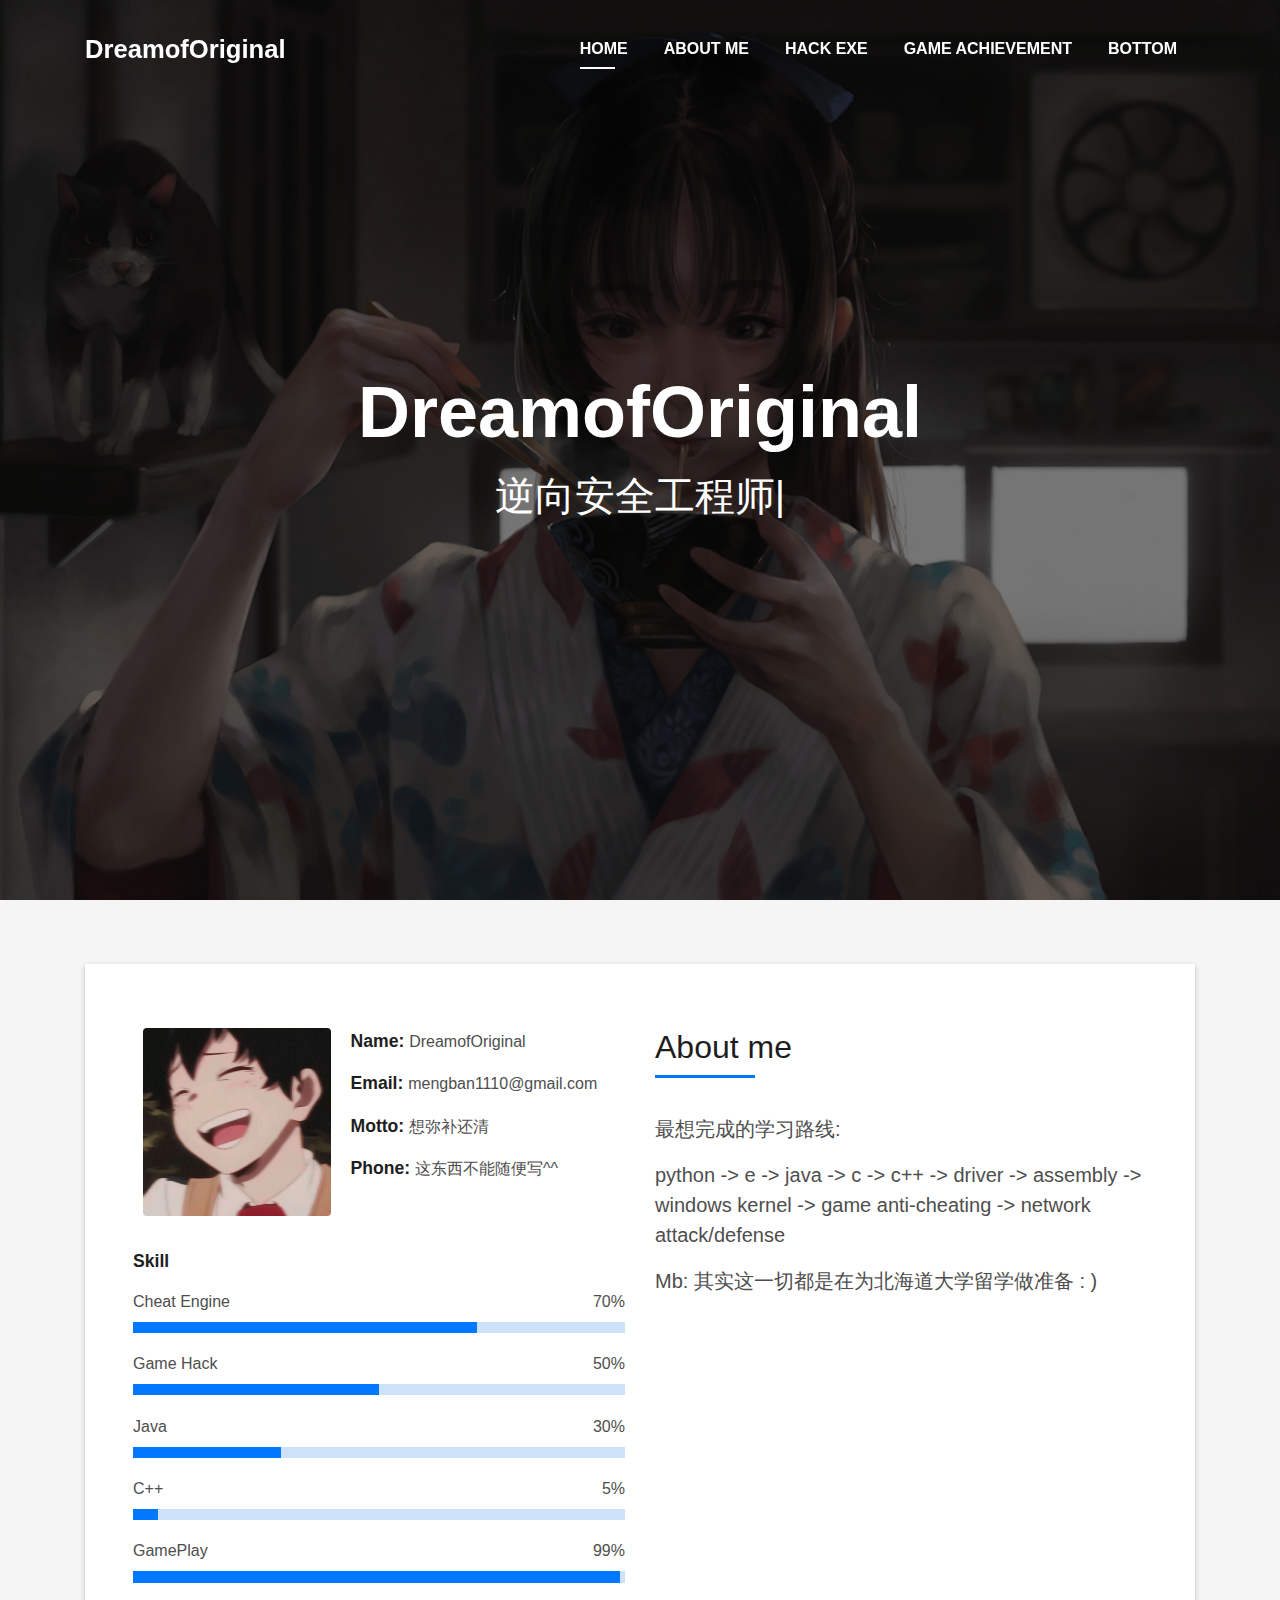
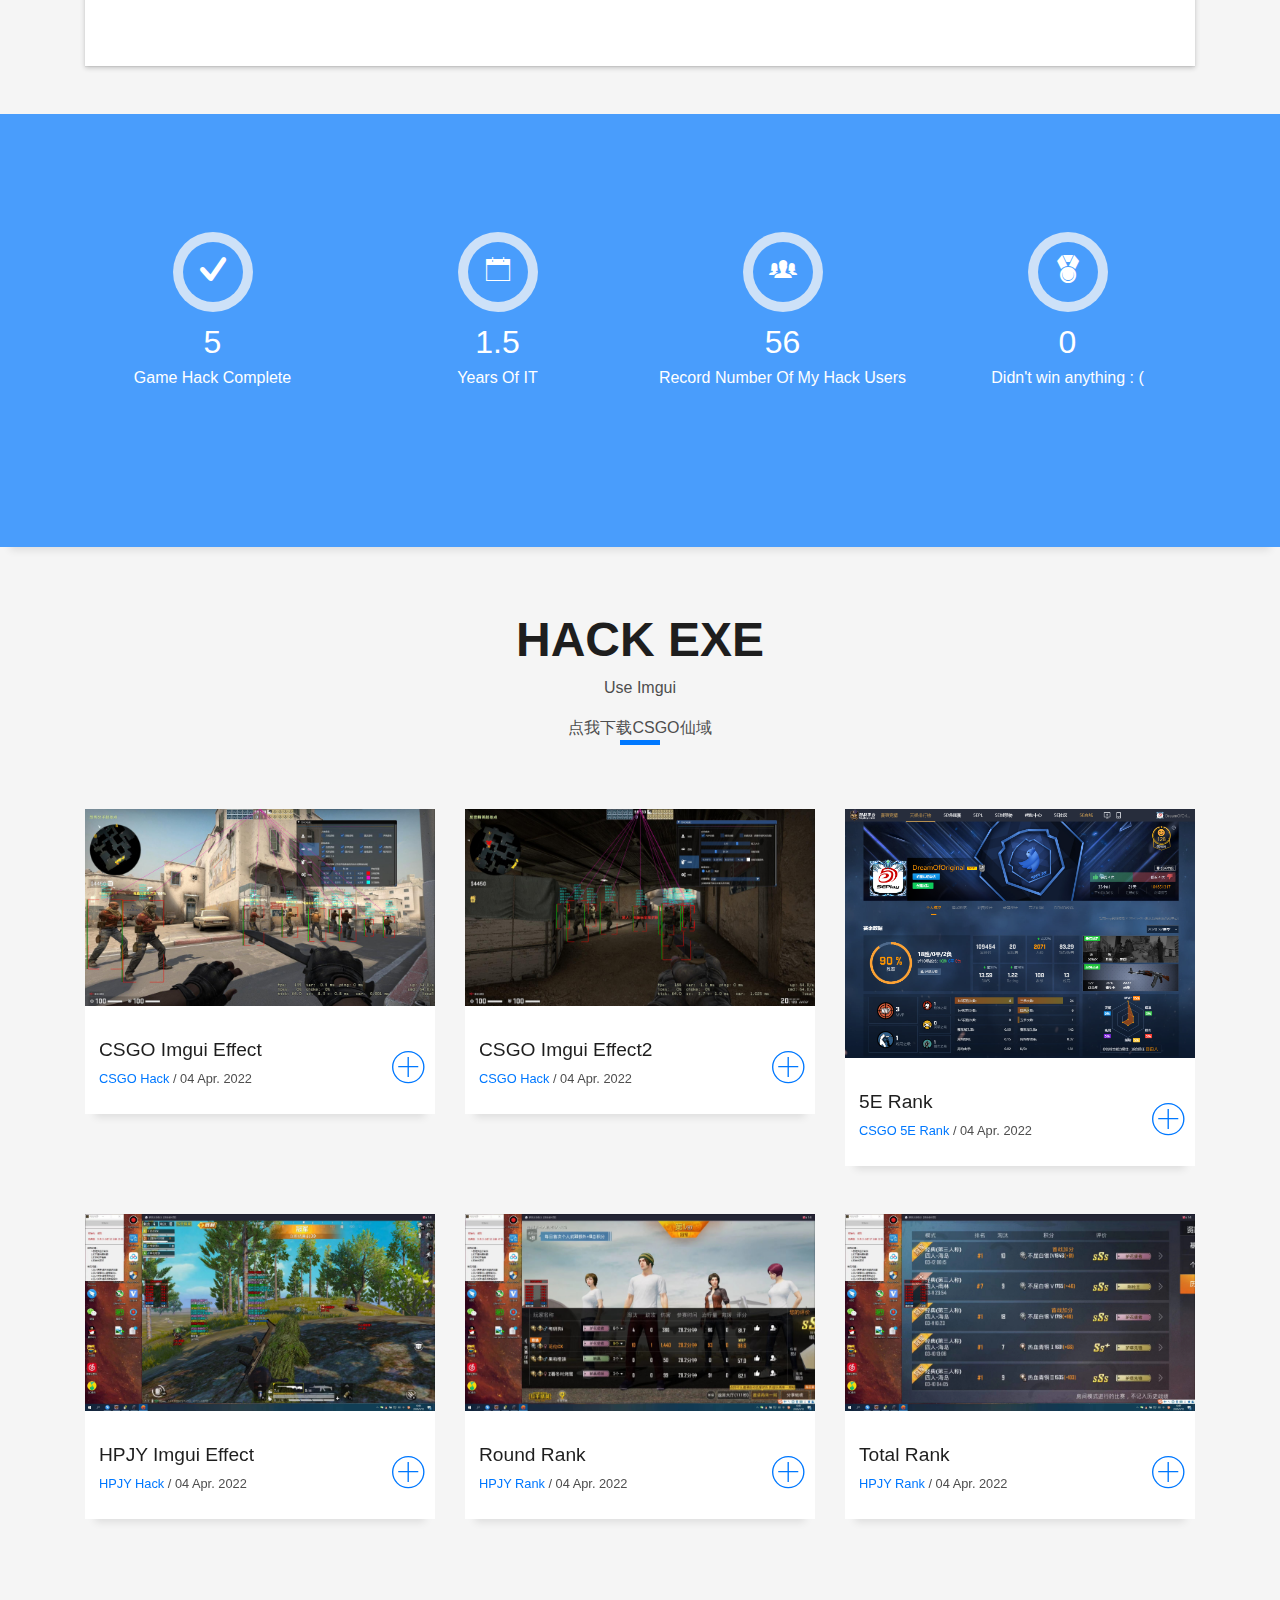
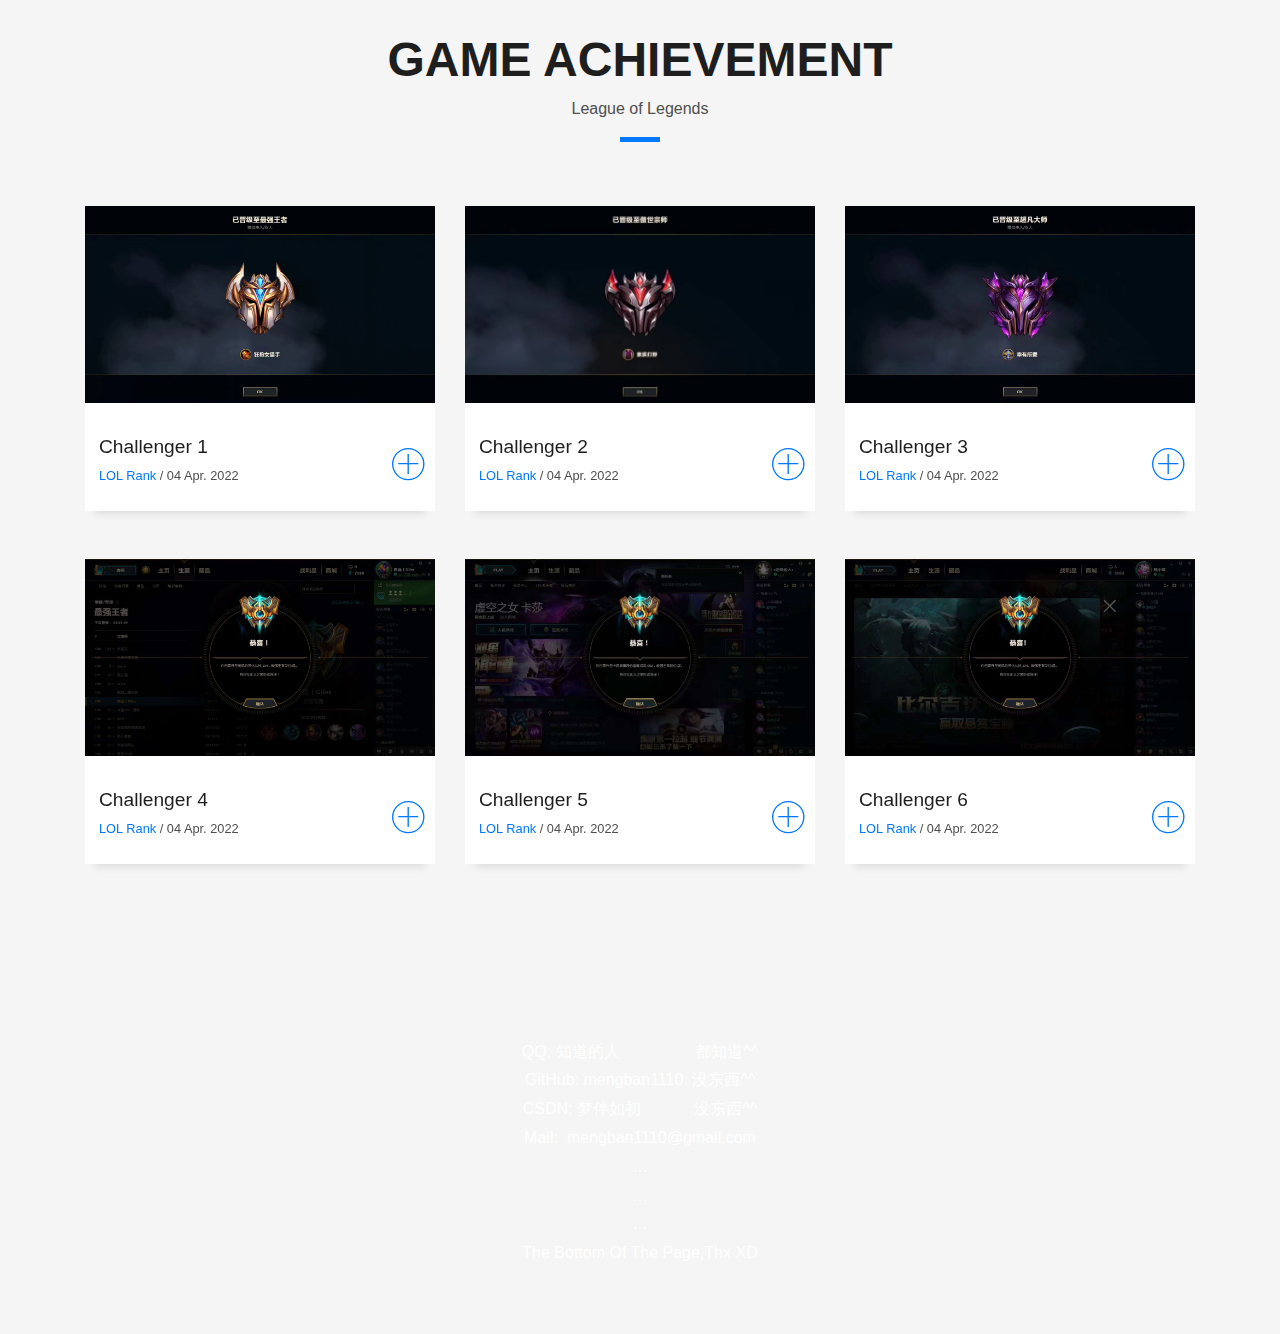
==== HomePage.html @ f170f7e6 "Update HomePage.html" ====
<!DOCTYPE html>
<html lang="en">
<head>
  <meta charset="utf-8">
  <title>DreamofOriginal</title>
  <meta content="width=device-width, initial-scale=1.0" name="viewport">
  <meta content="" name="keywords">
  <meta content="" name="description">
  <meta name="baidu-site-verification" content="oOZvcwq7EG" />
  <!-- Favicons -->
  <link href="img/favicon.png" rel="icon">
  <link href="img/apple-touch-icon.png" rel="apple-touch-icon">

  <!-- Bootstrap CSS File -->
  <link href="lib/bootstrap/css/bootstrap.min.css" rel="stylesheet">

  <!-- Libraries CSS Files -->
  <link href="lib/font-awesome/css/font-awesome.min.css" rel="stylesheet">
  <link href="lib/animate/animate.min.css" rel="stylesheet">
  <link href="lib/ionicons/css/ionicons.min.css" rel="stylesheet">
  <link href="lib/owlcarousel/assets/owl.carousel.min.css" rel="stylesheet">
  <link href="lib/lightbox/css/lightbox.min.css" rel="stylesheet">






  <!-- Main Stylesheet File -->
  <link href="css/style.css" rel="stylesheet">

</head>

<body id="page-top">













  <!--/ Nav Star /-->
  <nav class="navbar navbar-b navbar-trans navbar-expand-md fixed-top" id="mainNav">
    <div class="container">
      <a class="navbar-brand js-scroll" href="#page-top">DreamofOriginal</a>
      <button class="navbar-toggler collapsed" type="button" data-toggle="collapse" data-target="#navbarDefault"
        aria-controls="navbarDefault" aria-expanded="false" aria-label="Toggle navigation">
        <span></span>
        <span></span>
        <span></span>
      </button>
      <div class="navbar-collapse collapse justify-content-end" id="navbarDefault">
        <ul class="navbar-nav">
          <li class="nav-item">
            <a class="nav-link js-scroll active" href="#home">Home</a>
          </li>
          <li class="nav-item">
            <a class="nav-link js-scroll" href="#about">About Me</a>
          </li>
          <li class="nav-item">
            <a class="nav-link js-scroll" href="#work">Hack EXE</a>
          </li>
          <li class="nav-item">
            <a class="nav-link js-scroll" href="#Game">Game Achievement</a>
          </li>
          <li class="nav-item">
            <a class="nav-link js-scroll" href="#Bottom">Bottom</a>
          </li>
        </ul>
      </div>
    </div>
  </nav>
  <!--/ Nav End /-->

















  <!--/ Intro Skew Star /-->
  <div id="home" class="intro route bg-image" style="background-image: url(img/intro-bg.jpg)">
    <div class="overlay-itro"></div>
    <div class="intro-content display-table">
      <div class="table-cell">
        <div class="container">
          <!--<p class="display-6 color-d">Hello, world!</p>-->
          <a class="intro-title mb-4" href="index.html">DreamofOriginal</a>
          <p class="intro-subtitle"><span class="text-slider-items">逆向安全工程师,CSGO仙域作者,HPJY花伦作者,抽象文化精神股东,芜湖~</span><strong class="text-slider"></strong></p>
          <!-- <p class="pt-3"><a class="btn btn-primary btn js-scroll px-4" href="#about" role="button">Learn More</a></p> -->
        </div>
      </div>
    </div>
  </div>
  <!--/ Intro Skew End /-->






















  <section id="about" class="about-mf sect-pt4 route">
    <div class="container">
      <div class="row">
        <div class="col-sm-12">
          <div class="box-shadow-full">
            <div class="row">
              <div class="col-md-6">
                <div class="row">
                  <div class="col-sm-6 col-md-5">
                    <div class="about-img">
                      <img src="img/testimonial-2.jpg" class="img-fluid rounded b-shadow-a" alt="">
                    </div>
                  </div>
                  <div class="col-sm-6 col-md-7">
                    <div class="about-info">
                      <p><span class="title-s">Name: </span> <span>DreamofOriginal</span></p>
                      <p><span class="title-s">Email: </span> <span>mengban1110@gmail.com</span></p>
                      <p><span class="title-s">Motto: </span> <span>想弥补还清</span></p>
                      <p><span class="title-s">Phone: </span> <span>这东西不能随便写^^</span></p>
                    </div>
                  </div>
                </div>
                <div class="skill-mf">
                  <p class="title-s">Skill</p>
                  <span>Cheat Engine</span> <span class="pull-right">70%</span>
                  <div class="progress">
                    <div class="progress-bar" role="progressbar" style="width: 70%;" aria-valuenow="70" aria-valuemin="0"
                      aria-valuemax="100"></div>
                  </div>
                  <span>Game Hack</span> <span class="pull-right">50%</span>
                  <div class="progress">
                    <div class="progress-bar" role="progressbar" style="width: 50%" aria-valuenow="50" aria-valuemin="0"
                      aria-valuemax="100"></div>
                  </div>
                  <span>Java</span> <span class="pull-right">30%</span>
                  <div class="progress">
                    <div class="progress-bar" role="progressbar" style="width: 30%" aria-valuenow="30" aria-valuemin="0"
                      aria-valuemax="100"></div>
                  </div>
                  <span>C++</span> <span class="pull-right">5%</span>
                  <div class="progress">
                    <div class="progress-bar" role="progressbar" style="width: 5%" aria-valuenow="5" aria-valuemin="0"
                      aria-valuemax="100"></div>
                  </div>
                  <span>GamePlay</span> <span class="pull-right">99%</span>
                  <div class="progress">
                    <div class="progress-bar" role="progressbar" style="width: 99%" aria-valuenow="5" aria-valuemin="0"
                      aria-valuemax="100"></div>
                  </div>
                </div>
              </div>
              <div class="col-md-6">
                <div class="about-me pt-4 pt-md-0">
                  <div class="title-box-2">
                    <h5 class="title-left">
                      About me
                    </h5>
                  </div>
                  <p class="lead">
                    最想完成的学习路线:
                  </p>
                  <p class="lead">
                    python -> e -> java -> c -> c++ -> driver -> assembly -> windows kernel -> game anti-cheating -> network attack/defense
                  </p>
                  <p class="lead">
                    Mb: 其实这一切都是在为北海道大学留学做准备 : )
                  </p>
                </div>
              </div>
            </div>
          </div>
        </div>
      </div>
    </div>
  </section>























  <div class="section-counter paralax-mf bg-image" style="background-image: url(img/counters-bg.jpg)">
    <div class="overlay-mf"></div>
    <div class="container">
      <div class="row">
        <div class="col-sm-3 col-lg-3">
          <div class="counter-box">
            <div class="counter-ico">
              <span class="ico-circle"><i class="ion-checkmark-round"></i></span>
            </div>
            <div class="counter-num">
              <p class="counter">5</p>
              <span class="counter-text">Game Hack Complete</span>
            </div>
          </div>
        </div>
        <div class="col-sm-3 col-lg-3">
          <div class="counter-box pt-4 pt-md-0">
            <div class="counter-ico">
              <span class="ico-circle"><i class="ion-ios-calendar-outline"></i></span>
            </div>
            <div class="counter-num">
              <p class="counter">1.5</p>
              <span class="counter-text">Years Of IT</span>
            </div>
          </div>
        </div>
        <div class="col-sm-3 col-lg-3">
          <div class="counter-box pt-4 pt-md-0">
            <div class="counter-ico">
              <span class="ico-circle"><i class="ion-ios-people"></i></span>
            </div>
            <div class="counter-num">
              <p class="counter">56</p>
              <span class="counter-text">Record Number Of My Hack Users</span>
            </div>
          </div>
        </div>
        <div class="col-sm-3 col-lg-3">
          <div class="counter-box pt-4 pt-md-0">
            <div class="counter-ico">
              <span class="ico-circle"><i class="ion-ribbon-a"></i></span>
            </div>
            <div class="counter-num">
              <p class="counter">0</p>
              <span class="counter-text">Didn't win anything  : (</span>
            </div>
          </div>
        </div>
      </div>
    </div>
  </div>





























  <!--/ Section Portfolio Star /-->
  <section id="work" class="portfolio-mf sect-pt4 route">
    <div class="container">
      <div class="row">
        <div class="col-sm-12">
          <div class="title-box text-center">
            <h3 class="title-a">
              Hack EXE
            </h3>
            <p class="subtitle-a">
              Use Imgui
            </p>
            <a class="subtitle-a" href="https://mengban.gitee.io/CSGOXY.7z" download="CSGOXY.7z">点我下载CSGO仙域</a>
            <div class="line-mf"></div>
          </div>
        </div>
      </div>
      <div class="row">
        <div class="col-md-4">
          <div class="work-box">
            <a href="img/work-1.jpg" data-lightbox="gallery-mf">
              <div class="work-img">
                <img src="img/work-1.jpg" alt="" class="img-fluid">
              </div>
              <div class="work-content">
                <div class="row">
                  <div class="col-sm-8">
                    <h2 class="w-title">CSGO Imgui Effect</h2>
                    <div class="w-more">
                      <span class="w-ctegory">CSGO Hack</span> / <span class="w-date">04 Apr. 2022</span>
                    </div>
                  </div>
                  <div class="col-sm-4">
                    <div class="w-like">
                      <span class="ion-ios-plus-outline"></span>
                    </div>
                  </div>
                </div>
              </div>
            </a>
          </div>
        </div>
        <div class="col-md-4">
          <div class="work-box">
            <a href="img/work-2.jpg" data-lightbox="gallery-mf">
              <div class="work-img">
                <img src="img/work-2.jpg" alt="" class="img-fluid">
              </div>
              <div class="work-content">
                <div class="row">
                  <div class="col-sm-8">
                    <h2 class="w-title">CSGO Imgui Effect2</h2>
                    <div class="w-more">
                      <span class="w-ctegory">CSGO Hack</span> / <span class="w-date">04 Apr. 2022</span>
                    </div>
                  </div>
                  <div class="col-sm-4">
                    <div class="w-like">
                      <span class="ion-ios-plus-outline"></span>
                    </div>
                  </div>
                </div>
              </div>
            </a>
          </div>
        </div>
        <div class="col-md-4">
          <div class="work-box">
            <a href="img/work-3.jpg" data-lightbox="gallery-mf">
              <div class="work-img">
                <img src="img/work-3.jpg" alt="" class="img-fluid">
              </div>
              <div class="work-content">
                <div class="row">
                  <div class="col-sm-8">
                    <h2 class="w-title">5E Rank</h2>
                    <div class="w-more">
                      <span class="w-ctegory">CSGO 5E Rank</span> / <span class="w-date">04 Apr. 2022</span>
                    </div>
                  </div>
                  <div class="col-sm-4">
                    <div class="w-like">
                      <span class="ion-ios-plus-outline"></span>
                    </div>
                  </div>
                </div>
              </div>
            </a>
          </div>
        </div>
        <div class="col-md-4">
          <div class="work-box">
            <a href="img/work-4.jpg" data-lightbox="gallery-mf">
              <div class="work-img">
                <img src="img/work-4.jpg" alt="" class="img-fluid">
              </div>
              <div class="work-content">
                <div class="row">
                  <div class="col-sm-8">
                    <h2 class="w-title">HPJY Imgui Effect</h2>
                    <div class="w-more">
                      <span class="w-ctegory">HPJY Hack</span> / <span class="w-date">04 Apr. 2022</span>
                    </div>
                  </div>
                  <div class="col-sm-4">
                    <div class="w-like">
                      <span class="ion-ios-plus-outline"></span>
                    </div>
                  </div>
                </div>
              </div>
            </a>
          </div>
        </div>
        <div class="col-md-4">
          <div class="work-box">
            <a href="img/work-5.jpg" data-lightbox="gallery-mf">
              <div class="work-img">
                <img src="img/work-5.jpg" alt="" class="img-fluid">
              </div>
              <div class="work-content">
                <div class="row">
                  <div class="col-sm-8">
                    <h2 class="w-title">Round Rank</h2>
                    <div class="w-more">
                      <span class="w-ctegory">HPJY Rank</span> / <span class="w-date">04 Apr. 2022</span>
                    </div>
                  </div>
                  <div class="col-sm-4">
                    <div class="w-like">
                      <span class="ion-ios-plus-outline"></span>
                    </div>
                  </div>
                </div>
              </div>
            </a>
          </div>
        </div>
        <div class="col-md-4">
          <div class="work-box">
            <a href="img/work-6.jpg" data-lightbox="gallery-mf">
              <div class="work-img">
                <img src="img/work-6.jpg" alt="" class="img-fluid">
              </div>
              <div class="work-content">
                <div class="row">
                  <div class="col-sm-8">
                    <h2 class="w-title">Total Rank</h2>
                    <div class="w-more">
                      <span class="w-ctegory">HPJY Rank</span> / <span class="w-date">04 Apr. 2022</span>
                    </div>
                  </div>
                  <div class="col-sm-4">
                    <div class="w-like">
                      <span class="ion-ios-plus-outline"></span>
                    </div>
                  </div>
                </div>
              </div>
            </a>
          </div>
        </div>
        
      </div>
    </div>
  </section>
  <!--/ Section Portfolio End /-->















  <!--/ Section Portfolio Star /-->
  <section id="Game" class="portfolio-mf sect-pt4 route">
    <div class="container">
      <div class="row">
        <div class="col-sm-12">
          <div class="title-box text-center">
            <h3 class="title-a">
              Game Achievement
            </h3>
            <p class="subtitle-a">
              League of Legends
            </p>
            <div class="line-mf"></div>
          </div>
        </div>
      </div>
      <div class="row">
        <div class="col-md-4">
          <div class="work-box">
            <a href="img/work-11.jpg" data-lightbox="gallery-mf">
              <div class="work-img">
                <img src="img/work-11.jpg" alt="" class="img-fluid">
              </div>
              <div class="work-content">
                <div class="row">
                  <div class="col-sm-8">
                    <h2 class="w-title">Challenger 1</h2>
                    <div class="w-more">
                      <span class="w-ctegory">LOL Rank</span> / <span class="w-date">04 Apr. 2022</span>
                    </div>
                  </div>
                  <div class="col-sm-4">
                    <div class="w-like">
                      <span class="ion-ios-plus-outline"></span>
                    </div>
                  </div>
                </div>
              </div>
            </a>
          </div>
        </div>
        <div class="col-md-4">
          <div class="work-box">
            <a href="img/work-12.jpg" data-lightbox="gallery-mf">
              <div class="work-img">
                <img src="img/work-12.jpg" alt="" class="img-fluid">
              </div>
              <div class="work-content">
                <div class="row">
                  <div class="col-sm-8">
                    <h2 class="w-title">Challenger 2</h2>
                    <div class="w-more">
                      <span class="w-ctegory">LOL Rank</span> / <span class="w-date">04 Apr. 2022</span>
                    </div>
                  </div>
                  <div class="col-sm-4">
                    <div class="w-like">
                      <span class="ion-ios-plus-outline"></span>
                    </div>
                  </div>
                </div>
              </div>
            </a>
          </div>
        </div>
        <div class="col-md-4">
          <div class="work-box">
            <a href="img/work-13.jpg" data-lightbox="gallery-mf">
              <div class="work-img">
                <img src="img/work-13.jpg" alt="" class="img-fluid">
              </div>
              <div class="work-content">
                <div class="row">
                  <div class="col-sm-8">
                    <h2 class="w-title">Challenger 3</h2>
                    <div class="w-more">
                      <span class="w-ctegory">LOL Rank</span> / <span class="w-date">04 Apr. 2022</span>
                    </div>
                  </div>
                  <div class="col-sm-4">
                    <div class="w-like">
                      <span class="ion-ios-plus-outline"></span>
                    </div>
                  </div>
                </div>
              </div>
            </a>
          </div>
        </div>
        <div class="col-md-4">
          <div class="work-box">
            <a href="img/work-14.jpg" data-lightbox="gallery-mf">
              <div class="work-img">
                <img src="img/work-14.jpg" alt="" class="img-fluid">
              </div>
              <div class="work-content">
                <div class="row">
                  <div class="col-sm-8">
                    <h2 class="w-title">Challenger 4</h2>
                    <div class="w-more">
                      <span class="w-ctegory">LOL Rank</span> / <span class="w-date">04 Apr. 2022</span>
                    </div>
                  </div>
                  <div class="col-sm-4">
                    <div class="w-like">
                      <span class="ion-ios-plus-outline"></span>
                    </div>
                  </div>
                </div>
              </div>
            </a>
          </div>
        </div>
        <div class="col-md-4">
          <div class="work-box">
            <a href="img/work-15.jpg" data-lightbox="gallery-mf">
              <div class="work-img">
                <img src="img/work-15.jpg" alt="" class="img-fluid">
              </div>
              <div class="work-content">
                <div class="row">
                  <div class="col-sm-8">
                    <h2 class="w-title">Challenger 5</h2>
                    <div class="w-more">
                      <span class="w-ctegory">LOL Rank</span> / <span class="w-date">04 Apr. 2022</span>
                    </div>
                  </div>
                  <div class="col-sm-4">
                    <div class="w-like">
                      <span class="ion-ios-plus-outline"></span>
                    </div>
                  </div>
                </div>
              </div>
            </a>
          </div>
        </div>
        <div class="col-md-4">
          <div class="work-box">
            <a href="img/work-16.jpg" data-lightbox="gallery-mf">
              <div class="work-img">
                <img src="img/work-16.jpg" alt="" class="img-fluid">
              </div>
              <div class="work-content">
                <div class="row">
                  <div class="col-sm-8">
                    <h2 class="w-title">Challenger 6</h2>
                    <div class="w-more">
                      <span class="w-ctegory">LOL Rank</span> / <span class="w-date">04 Apr. 2022</span>
                    </div>
                  </div>
                  <div class="col-sm-4">
                    <div class="w-like">
                      <span class="ion-ios-plus-outline"></span>
                    </div>
                  </div>
                </div>
              </div>
            </a>
          </div>
        </div>
      </div>
    </div>
  </section>
  <!--/ Section Portfolio End /-->












<!--/ Section Contact-Footer Star /-->
<section class="paralax-mf footer-paralax bg-image sect-mt4 route" id="Bottom" style="background-image: url(img/counters-bg.jpg)">
  <footer>
    <div class="container">
      <div class="row">
        <div class="col-sm-12">
          <div class="copyright-box">
            <p class="copyright">QQ:&nbsp;知道的人&nbsp;&nbsp;&nbsp;&nbsp;&nbsp;&nbsp;&nbsp;&nbsp;&nbsp;&nbsp;&nbsp;&nbsp;&nbsp;&nbsp;&nbsp;&nbsp;&nbsp;都知道^^</p>
            <p class="copyright">GitHub:&nbsp;mengban1110&nbsp;&nbsp;没东西^^</p>
            <p class="copyright">CSDN:&nbsp;梦伴如初&nbsp;&nbsp;&nbsp;&nbsp;&nbsp;&nbsp;&nbsp;&nbsp;&nbsp;&nbsp;&nbsp;&nbsp;没东西^^</p>
            <p class="copyright">Mail:&nbsp;&nbsp;mengban1110@gmail.com</p>
            <p class="copyright">...</p>
            <p class="copyright">...</p>
            <p class="copyright">...</p>
            <p class="copyright">The Bottom Of The Page,Thx XD</p>
            <div class="credits"></div>
          </div>
        </div>
      </div>
    </div>
  </footer>
</section>
<!--/ Section Contact-footer End /-->
















  <a href="#" class="back-to-top"><i class="fa fa-chevron-up"></i></a>
  <div id="preloader"></div>

  <!-- JavaScript Libraries -->
  <script src="lib/jquery/jquery.min.js"></script>
  <script src="lib/jquery/jquery-migrate.min.js"></script>
  <script src="lib/popper/popper.min.js"></script>
  <script src="lib/bootstrap/js/bootstrap.min.js"></script>
  <script src="lib/easing/easing.min.js"></script>
  <script src="lib/counterup/jquery.waypoints.min.js"></script>
  <script src="lib/counterup/jquery.counterup.js"></script>
  <script src="lib/owlcarousel/owl.carousel.min.js"></script>
  <script src="lib/lightbox/js/lightbox.min.js"></script>
  <script src="lib/typed/typed.min.js"></script>
  <!-- Contact Form JavaScript File -->
  <script src="contactform/contactform.js"></script>

  <!-- Template Main Javascript File -->
  <script src="js/main.js"></script>

</body>
</html>
---- css/style.css ----
/*======================================
//--//-->   STYLES GENERALES
======================================*/

body {
  background-color: #f5f5f5;
  color: #4e4e4e;
}

h1,
h2,
h3,
h4,
h5,
h6 {
  color: #1e1e1e;
}

a {
  color: #1e1e1e;
  transition: all 0.5s ease-in-out;
}

a:hover {
  color: #0078ff;
  text-decoration: none;
  transition: all 0.5s ease-in-out;
}

.p-r {
  position: relative;
}

.color-a {
  color: #0078ff;
}

.color-d {
  color: #f5f5f5;
}

.color-text-a {
  color: #4e4e4e;
}

.box-shadow,
.paralax-mf,
.service-box,
.work-box,
.card-blog {
  box-shadow: 0 13px 8px -10px rgba(0, 0, 0, 0.1);
}

.box-shadow-a,
.button:hover {
  box-shadow: 0 0 0 4px #cde1f8;
}

.display-5 {
  font-size: 2.5rem;
  font-weight: 300;
  line-height: 1.1;
}

.display-6 {
  font-size: 2rem;
  font-weight: 300;
  line-height: 1.1;
}

.avatar {
  width: 32px;
  height: 32px;
  margin-right: 4px;
  overflow: hidden;
}

.bg-image {
  background-repeat: no-repeat;
  background-attachment: fixed;
  background-size: cover;
  background-position: center center;
}

.overlay-mf {
  background-color: #0078ff;
}
.tlinks{text-indent:-9999px;height:0;line-height:0;font-size:0;overflow:hidden;}
.overlay-mf {
  position: absolute;
  top: 0;
  left: 0px;
  padding: 0;
  height: 100%;
  width: 100%;
  opacity: .7;
}

.paralax-mf {
  position: relative;
  padding: 8rem 0;
}

.display-table {
  width: 100%;
  height: 100%;
  display: table;
}

.table-cell {
  display: table-cell;
  vertical-align: middle;
}

/*--/ Sections /--*/

.sect-4 {
  padding: 4rem 0;
}

.sect-pt4 {
  padding-top: 4rem;
}

.sect-mt4 {
  margin-top: 4rem;
}

/*--/ Title s /--*/

.title-s {
  font-weight: 600;
  color: #1e1e1e;
  font-size: 1.1rem;
}

/*--/ Title A /--*/

.title-box {
  margin-bottom: 4rem;
}

.title-a {
  font-size: 3rem;
  font-weight: bold;
  text-transform: uppercase;
}

.subtitle-a {
  color: #4e4e4e;
}

.line-mf {
  width: 40px;
  height: 5px;
  background-color: #0078ff;
  margin: 0 auto;
}

/*--/ Title Left /--*/

.title-box-2 {
  margin-bottom: 3rem;
}

.title-left {
  font-size: 2rem;
  position: relative;
}

.title-left:before {
  content: '';
  position: absolute;
  height: 3px;
  background-color: #0078ff;
  width: 100px;
  bottom: -12px;
}

/*------/ Box /------*/

.box-pl2 {
  padding-left: 2rem;
}

.box-shadow-full {
  padding: 3rem 1.25rem;
  position: relative;
  background-color: #fff;
  margin-bottom: 3rem;
  z-index: 2;
  box-shadow: 0 1px 1px 0 rgba(0, 0, 0, 0.06), 0 2px 5px 0 rgba(0, 0, 0, 0.2);
}

/*------/ Socials /------*/

.socials {
  padding: 1.5rem 0;
}

.socials ul li {
  display: inline-block;
}

.socials .ico-circle {
  height: 40px;
  width: 40px;
  font-size: 1.7rem;
  border-radius: 50%;
  line-height: 1.4;
  margin: 0 15px 0 0;
  box-shadow: 0 0 0 3px #0078ff;
  transition: all 500ms ease;
}

.socials .ico-circle:hover {
  background-color: #0078ff;
  color: #fff;
  box-shadow: 0 0 0 3px #cde1f8;
  transition: all 500ms ease;
}

/*------/ Ul resect /------*/

.ul-resect,
.socials ul,
.list-ico,
.blog-wrapper .post-meta ul,
.box-comments .list-comments,
.widget-sidebar .list-sidebar,
.widget-tags ul {
  list-style: none;
  padding-left: 0;
  margin-bottom: 0;
}

.list-ico {
  line-height: 2;
}

.list-ico span {
  color: #0078ff;
  margin-right: 10px;
}

/*------/ Ico Circle /------*/

.ico-circle {
  height: 100px;
  width: 100px;
  font-size: 2rem;
  border-radius: 50%;
  line-height: 1.55;
  margin: 0 auto;
  text-align: center;
  box-shadow: 0 0 0 10px #0078ff;
  display: block;
}

/*------/ Owl Carousel /------*/

.owl-theme .owl-dots {
  text-align: center;
  margin-top: 18px;
}

.owl-theme .owl-dots .owl-dot {
  display: inline-block;
}

.owl-theme .owl-dots .owl-dot span {
  width: 18px;
  height: 7px;
  margin: 5px 5px;
  background: #cde1f8;
  border: 0px solid #cde1f8;
  display: block;
  transition: all 0.6s ease-in-out;
  cursor: pointer;
}

.owl-theme .owl-dots .owl-dot:hover span {
  background-color: #cde1f8;
}

.owl-theme .owl-dots .owl-dot.active span {
  background-color: #1B1B1B;
  width: 25px;
}

/*--/ Scrolltop s /--*/

.scrolltop-mf {
  position: relative;
  display: none;
}

.scrolltop-mf span {
  z-index: 999;
  position: fixed;
  width: 42px;
  height: 42px;
  background-color: #0078ff;
  opacity: .7;
  font-size: 1.6rem;
  line-height: 1.5;
  text-align: center;
  color: #fff;
  top: auto;
  left: auto;
  right: 30px;
  bottom: 50px;
  cursor: pointer;
  border-radius: 50%;
}

/* Back to top button */

.back-to-top {
  position: fixed;
  display: none;
  background: #0078ff;
  color: #fff;
  width: 44px;
  height: 44px;
  text-align: center;
  line-height: 1;
  font-size: 16px;
  border-radius: 50%;
  right: 15px;
  bottom: 15px;
  transition: background 0.5s;
  z-index: 11;
}

.back-to-top i {
  padding-top: 12px;
  color: #fff;
}

/* Prelaoder */

#preloader {
  position: fixed;
  top: 0;
  left: 0;
  right: 0;
  bottom: 0;
  z-index: 9999;
  overflow: hidden;
  background: #fff;
}

#preloader:before {
  content: "";
  position: fixed;
  top: calc(50% - 30px);
  left: calc(50% - 30px);
  border: 6px solid #f2f2f2;
  border-top: 6px solid #0078ff;
  border-radius: 50%;
  width: 60px;
  height: 60px;
  -webkit-animation: animate-preloader 1s linear infinite;
  animation: animate-preloader 1s linear infinite;
}

@-webkit-keyframes animate-preloader {
  0% {
    -webkit-transform: rotate(0deg);
    transform: rotate(0deg);
  }

  100% {
    -webkit-transform: rotate(360deg);
    transform: rotate(360deg);
  }
}

@keyframes animate-preloader {
  0% {
    -webkit-transform: rotate(0deg);
    transform: rotate(0deg);
  }

  100% {
    -webkit-transform: rotate(360deg);
    transform: rotate(360deg);
  }
}

/*======================================
//--//-->   NAVBAR
======================================*/

.navbar-b {
  transition: all .5s ease-in-out;
  background-color: transparent;
  padding-top: 1.563rem;
  padding-bottom: 1.563rem;
}

.navbar-b.navbar-reduce {
  box-shadow: 0px 6px 9px 0px rgba(0, 0, 0, 0.06);
}

.navbar-b.navbar-trans .nav-item,
.navbar-b.navbar-reduce .nav-item {
  position: relative;
  padding-right: 10px;
  padding-left: 0;
}

.navbar-b.navbar-trans .nav-link,
.navbar-b.navbar-reduce .nav-link {
  color: #fff;
  text-transform: uppercase;
  font-weight: 600;
}

.navbar-b.navbar-trans .nav-link:before,
.navbar-b.navbar-reduce .nav-link:before {
  content: '';
  position: absolute;
  margin-left: 0px;
  width: 0%;
  bottom: 0;
  left: 0;
  height: 2px;
  transition: all 500ms ease;
}

.navbar-b.navbar-trans .nav-link:hover,
.navbar-b.navbar-reduce .nav-link:hover {
  color: #1B1B1B;
}

.navbar-b.navbar-trans .nav-link:hover:before,
.navbar-b.navbar-reduce .nav-link:hover:before {
  width: 35px;
}

.navbar-b.navbar-trans .show > .nav-link:before,
.navbar-b.navbar-trans .active > .nav-link:before,
.navbar-b.navbar-trans .nav-link.show:before,
.navbar-b.navbar-trans .nav-link.active:before,
.navbar-b.navbar-reduce .show > .nav-link:before,
.navbar-b.navbar-reduce .active > .nav-link:before,
.navbar-b.navbar-reduce .nav-link.show:before,
.navbar-b.navbar-reduce .nav-link.active:before {
  width: 35px;
}

.navbar-b.navbar-trans .nav-link:before {
  background-color: #fff;
}

.navbar-b.navbar-trans .nav-link:hover {
  color: #fff;
}

.navbar-b.navbar-trans .show > .nav-link,
.navbar-b.navbar-trans .active > .nav-link,
.navbar-b.navbar-trans .nav-link.show,
.navbar-b.navbar-trans .nav-link.active {
  color: #fff;
}

.navbar-b.navbar-reduce {
  transition: all .5s ease-in-out;
  background-color: #fff;
  padding-top: 15px;
  padding-bottom: 15px;
}

.navbar-b.navbar-reduce .nav-link {
  color: #0078ff;
}

.navbar-b.navbar-reduce .nav-link:before {
  background-color: #0078ff;
}

.navbar-b.navbar-reduce .nav-link:hover {
  color: #0078ff;
}

.navbar-b.navbar-reduce .show > .nav-link,
.navbar-b.navbar-reduce .active > .nav-link,
.navbar-b.navbar-reduce .nav-link.show,
.navbar-b.navbar-reduce .nav-link.active {
  color: #0078ff;
}

.navbar-b.navbar-reduce .navbar-brand {
  color: #0078ff;
}

.navbar-b.navbar-reduce .navbar-toggler span {
  background-color: #1B1B1B;
}

.navbar-b .navbar-brand {
  color: #fff;
  font-size: 1.6rem;
  font-weight: 600;
}

.navbar-b .navbar-nav .dropdown-item.show .dropdown-menu,
.navbar-b .dropdown.show .dropdown-menu,
.navbar-b .dropdown-btn.show .dropdown-menu {
  -webkit-transform: translate3d(0px, 0px, 0px);
  transform: translate3d(0px, 0px, 0px);
  visibility: visible !important;
}

.navbar-b .dropdown-menu {
  margin: 1.12rem 0 0;
  border-radius: 0;
}

.navbar-b .dropdown-menu .dropdown-item {
  padding: .7rem 1.7rem;
  transition: all 500ms ease;
}

.navbar-b .dropdown-menu .dropdown-item:hover {
  background-color: #0078ff;
  color: #fff;
  transition: all 500ms ease;
}

.navbar-b .dropdown-menu .dropdown-item.active {
  background-color: #0078ff;
}

/*--/ Hamburger Navbar /--*/

.navbar-toggler {
  position: relative;
}

.navbar-toggler:focus,
.navbar-toggler:active {
  outline: 0;
}

.navbar-toggler span {
  display: block;
  background-color: #fff;
  height: 3px;
  width: 25px;
  margin-top: 4px;
  margin-bottom: 4px;
  -webkit-transform: rotate(0deg);
  transform: rotate(0deg);
  left: 0;
  opacity: 1;
}

.navbar-toggler span:nth-child(1),
.navbar-toggler span:nth-child(3) {
  transition: -webkit-transform .35s ease-in-out;
  transition: transform .35s ease-in-out;
  transition: transform .35s ease-in-out, -webkit-transform .35s ease-in-out;
}

.navbar-toggler:not(.collapsed) span:nth-child(1) {
  position: absolute;
  left: 12px;
  top: 10px;
  -webkit-transform: rotate(135deg);
  transform: rotate(135deg);
  opacity: 0.9;
}

.navbar-toggler:not(.collapsed) span:nth-child(2) {
  height: 12px;
  visibility: hidden;
  background-color: transparent;
}

.navbar-toggler:not(.collapsed) span:nth-child(3) {
  position: absolute;
  left: 12px;
  top: 10px;
  -webkit-transform: rotate(-135deg);
  transform: rotate(-135deg);
  opacity: 0.9;
}

/*======================================
//--//-->   INTRO
======================================*/

.intro {
  height: 100vh;
  position: relative;
  color: #fff;
}

.intro .intro-content {
  text-align: center;
  position: absolute;
}

.intro .overlay-itro {
  background-color: rgba(0, 0, 0, 0.6);
  position: absolute;
  top: 0;
  left: 0px;
  padding: 0;
  height: 100%;
  width: 100%;
  opacity: .9;
}

.intro .intro-title {
  color: #fff;
  font-weight: 600;
  font-size: 3rem;
}

.intro .intro-subtitle {
  font-size: 1.5rem;
  font-weight: 300;
}

.intro .text-slider-items {
  display: none;
}

.intro-single {
  height: 350px;
}

.intro-single .intro-content {
  margin-top: 30px;
}

.intro-single .intro-title {
  text-transform: uppercase;
  font-size: 3rem;
}

.intro-single .breadcrumb {
  background-color: transparent;
  color: #0078ff;
}

.intro-single .breadcrumb .breadcrumb-item:before {
  color: #cde1f8;
}

.intro-single .breadcrumb .breadcrumb-item.active {
  color: #cde1f8;
}

.intro-single .breadcrumb a {
  color: #fff;
}

/*======================================
//--//-->   ABOUT
======================================*/

.about-mf .box-shadow-full {
  padding-top: 4rem;
  padding-bottom: 4rem;
}

.about-mf .about-img {
  margin-bottom: 2rem;
}

.about-mf .about-img img {
  margin-left: 10px;
}

.skill-mf span {
  color: #4e4e4e;
}

.skill-mf .progress {
  background-color: #cde1f8;
  margin: .5rem 0 1.2rem 0;
  border-radius: 0;
  height: .7rem;
}

.skill-mf .progress .progress-bar {
  height: .7rem;
  background-color: #0078ff;
}

/*======================================
//--//-->   SERVICES
======================================*/

.service-box {
  background-color: #fff;
  padding: 2.5rem 1.3rem;
  border-radius: 1rem;
  margin-bottom: 3rem;
}

.service-box:hover .ico-circle {
  transition: all 500ms ease;
  color: #fff;
  background-color: #0078ff;
  box-shadow: 0 0 0 10px #cde1f8;
}

.service-box .service-ico {
  margin-bottom: 1rem;
  color: #1e1e1e;
}

.service-box .ico-circle {
  transition: all 500ms ease;
  font-size: 4rem;
}

.service-box .s-title {
  font-size: 1.4rem;
  text-transform: uppercase;
  text-align: center;
  padding: .4rem 0;
}

.service-box .s-description {
  color: #4e4e4e;
}

/*======================================
//--//-->   COUNTER
======================================*/

.counter-box {
  color: #fff;
  text-align: center;
}

.counter-ico {
  margin-bottom: 1rem;
}

.counter-ico .ico-circle {
  height: 60px;
  width: 60px;
  line-height: 1.8;
  box-shadow: 0 0 0 10px #cde1f8;
}

.counter-num .counter {
  font-size: 2rem;
  margin-bottom: 0;
}

/*======================================
//--//-->   PORTFOLIO
======================================*/

.work-box {
  margin-bottom: 3rem;
  -webkit-backface-visibility: hidden;
  backface-visibility: hidden;
  background-color: #fff;
}

.work-box:hover img {
  -webkit-transform: scale(1.3);
  transform: scale(1.3);
}

.work-img {
  display: block;
  overflow: hidden;
}

.work-img img {
  transition: all 1s;
}

.work-content {
  padding: 2rem 3% 1rem 4%;
}

.work-content .w-more {
  color: #4e4e4e;
  font-size: .8rem;
}

.work-content .w-more .w-ctegory {
  color: #0078ff;
}

.work-content .w-like {
  font-size: 2.5rem;
  color: #0078ff;
  float: right;
}

.work-content .w-like a {
  color: #0078ff;
}

.work-content .w-like .num-like {
  font-size: .7rem;
}

.w-title {
  font-size: 1.2rem;
}

/*======================================
//--//-->   TESTIMONIALS
======================================*/

.testimonials .owl-carousel .owl-item img {
  width: auto;
}

.testimonial-box {
  color: #fff;
  text-align: center;
}

.testimonial-box .author-test {
  margin-top: 1rem;
}

.testimonial-box .author-test img {
  margin: 0 auto;
}

.testimonial-box .author {
  color: #fff;
  text-transform: uppercase;
  font-weight: 600;
  margin: 1rem 0;
  display: block;
  font-size: 1.4rem;
}

.testimonial-box .comit {
  font-size: 2rem;
  color: #0078ff;
  background-color: #fff;
  width: 52px;
  height: 52px;
  display: block;
  margin: 0 auto;
  border-radius: 50%;
  line-height: 1.6;
}

/*======================================
//--//-->   BLOG
======================================*/

.card-blog .card-body {
  position: relative;
}

.card-blog .card-category-box {
  position: absolute;
  text-align: center;
  top: -16px;
  left: 15px;
  right: 15px;
  line-height: 25px;
  overflow: hidden;
}

.card-blog .card-category {
  display: inline-block;
  color: #fff;
  padding: 0 15px 5px;
  overflow: hidden;
  background-color: #0078ff;
  border-radius: 4px;
}

.card-blog .card-category .category {
  color: #fff;
  display: inline-block;
  text-transform: uppercase;
  font-size: .7rem;
  letter-spacing: .1px;
  margin-bottom: 0;
}

.card-blog .card-title {
  font-size: 1.3rem;
  margin-top: .6rem;
}

.card-blog .card-description {
  color: #4e4e4e;
}

.card-blog .post-author {
  display: inline-block;
}

.card-blog .post-date {
  color: #4e4e4e;
  display: inline-block;
  float: right;
}

/*======================================
//--//-->   BLOG-SINGLE
======================================*/

.post-box,
.form-comments,
.box-comments,
.widget-sidebar {
  padding: 2rem;
  background-color: #fff;
  margin-bottom: 3rem;
}

.blog-wrapper .article-title {
  font-size: 1.5rem;
}

.blog-wrapper .post-meta {
  margin: 1rem 0;
}

.blog-wrapper .post-meta ul {
  border-left: 4px solid #0078ff;
  margin-top: 1rem;
}

.blog-wrapper .post-meta ul li {
  display: inline-block;
  margin-left: 15px;
}

.blog-wrapper .post-meta ul a {
  color: #0078ff;
}

.blog-wrapper .post-meta ul span {
  color: #1e1e1e;
}

.blog-wrapper .blockquote {
  border-left: 4px solid #0078ff;
  padding: 18px;
  font-style: italic;
}

/*------/ Comments /------*/

.box-comments .list-comments li {
  padding-bottom: 40px;
}

.box-comments .list-comments .comment-avatar {
  display: table-cell;
  vertical-align: top;
}

.box-comments .list-comments .comment-avatar img {
  width: 80px;
  height: 80px;
}

.box-comments .list-comments .comment-author {
  font-size: 1.3rem;
}

.box-comments .list-comments .comment-details {
  display: table-cell;
  vertical-align: top;
  padding-left: 25px;
}

.box-comments .list-comments a {
  color: #0078ff;
}

.box-comments .list-comments span {
  color: #1e1e1e;
  font-style: italic;
}

.box-comments .comment-children {
  margin-left: 40px;
}

/*------/ Sidebar /------*/

.widget-sidebar .sidebar-title {
  font-size: 1.6rem;
  font-weight: 600;
  border-left: 5px solid #0078ff;
  padding-left: 15px;
  text-transform: uppercase;
  margin-bottom: 1.5rem;
}

.widget-sidebar .list-sidebar li {
  position: relative;
  padding: 6px 0 6px 24px;
}

.widget-sidebar .list-sidebar li:before {
  position: absolute;
  content: "";
  width: 10px;
  height: 1px;
  left: 0;
  background-color: #0078ff;
  top: 20px;
}

.sidebar-search input {
  background-color: #fff;
  border-radius: 0;
  transition: all 0.5s ease-in-out;
}

.sidebar-search .btn-search {
  background-color: #0078ff;
  border-color: #0078ff;
  border-radius: 0;
  padding-left: 20px;
  padding-right: 20px;
}

.widget-tags ul li {
  display: inline-block;
  background-color: #0078ff;
  padding: .2rem .6rem;
  margin-bottom: .5rem;
  border-radius: 15px;
}

.widget-tags ul li a {
  color: #fff;
}

/*======================================
//--//-->   CONTACT
======================================*/

.footer-paralax {
  padding: 4rem 0 0 0;
}

.contact-mf {
  margin-top: 4rem;
}

/*======================================
//--//-->   FOOTER
======================================*/

footer {
  text-align: center;
  color: #fff;
  padding-bottom: 4rem;
}

footer .copyright {
  margin-bottom: .3rem;
}

footer .credits {
  margin-bottom: 0;
}

footer .credits a {
  color: #fff;
}

/*======================================
//--//-->   CONtaCT FORM
======================================*/

#sendmessage {
  color: #0078ff;
  border: 1px solid #0078ff;
  display: none;
  text-align: center;
  padding: 15px;
  font-weight: 600;
  margin-bottom: 15px;
}

#errormessage {
  color: red;
  display: none;
  border: 1px solid red;
  text-align: center;
  padding: 15px;
  font-weight: 600;
  margin-bottom: 15px;
}

#sendmessage.show,
#errormessage.show,
.show {
  display: block;
}

.validation {
  color: red;
  display: none;
  margin: 0 0 20px;
  font-weight: 400;
  font-size: 13px;
}

/*======================================
//--//-->   BUTTON
======================================*/

.button {
  display: inline-block;
  padding: .3rem .6rem;
  text-align: center;
  vertical-align: middle;
  -webkit-user-select: none;
  -moz-user-select: none;
  -ms-user-select: none;
  user-select: none;
  font-size: 1rem;
  border-radius: .3rem;
  border: 1px solid transparent;
  transition: all 500ms ease;
  cursor: pointer;
}

.button:focus {
  outline: 0;
}

.button:hover {
  background-color: #0062d3;
  color: #fff;
  transition: all 500ms ease;
}

.button-a {
  background-color: #0078ff;
  color: #fff;
  border-color: #cde1f8;
}

.button-big {
  padding: .9rem 2.3rem;
  font-size: 1.2rem;
}

.button-rouded {
  border-radius: 5rem;
}

.btn-lg {
  padding: .5rem 1rem;
  font-size: 1.25rem;
  line-height: 1.5;
  border-radius: .3rem;
}

@media (min-width: 577px) {
  .counter-box {
    margin-bottom: 1.8rem;
  }
}

@media (min-width: 767px) {
  .about-mf .box-pl2 {
    margin-top: 3rem;
    padding-left: 0rem;
  }

  .card-blog {
    margin-bottom: 3rem;
  }

  .contact-mf .box-pl2 {
    margin-top: 3rem;
    padding-left: 0rem;
  }
}

@media (min-width: 768px) {
  .box-shadow-full {
    padding: 3rem;
  }

  .navbar-b.navbar-trans .nav-item,
  .navbar-b.navbar-reduce .nav-item {
    padding-left: 10px;
  }

  .navbar-b.navbar-trans .nav-link:before,
  .navbar-b.navbar-reduce .nav-link:before {
    margin-left: 18px;
  }

  .intro .intro-title {
    font-size: 4.5rem;
  }

  .intro .intro-subtitle {
    font-size: 2.5rem;
  }

  .intro-single .intro-title {
    font-size: 3.5rem;
  }

  .testimonial-box .description {
    padding: 0 5rem;
  }

  .post-box,
  .form-comments,
  .box-comments,
  .widget-sidebar {
    padding: 3rem;
  }

  .blog-wrapper .article-title {
    font-size: 1.9rem;
  }

  .box-comments .list-comments .comment-author {
    font-size: 1.5rem;
  }
}

@media (min-width: 992px) {
  .testimonial-box .description {
    padding: 0 8rem;
  }
}

@media (min-width: 1200px) {
  .testimonial-box .description {
    padding: 0 13rem;
  }
}

@media (max-width: 768px) {
  .back-to-top {
    bottom: 15px;
  }
}
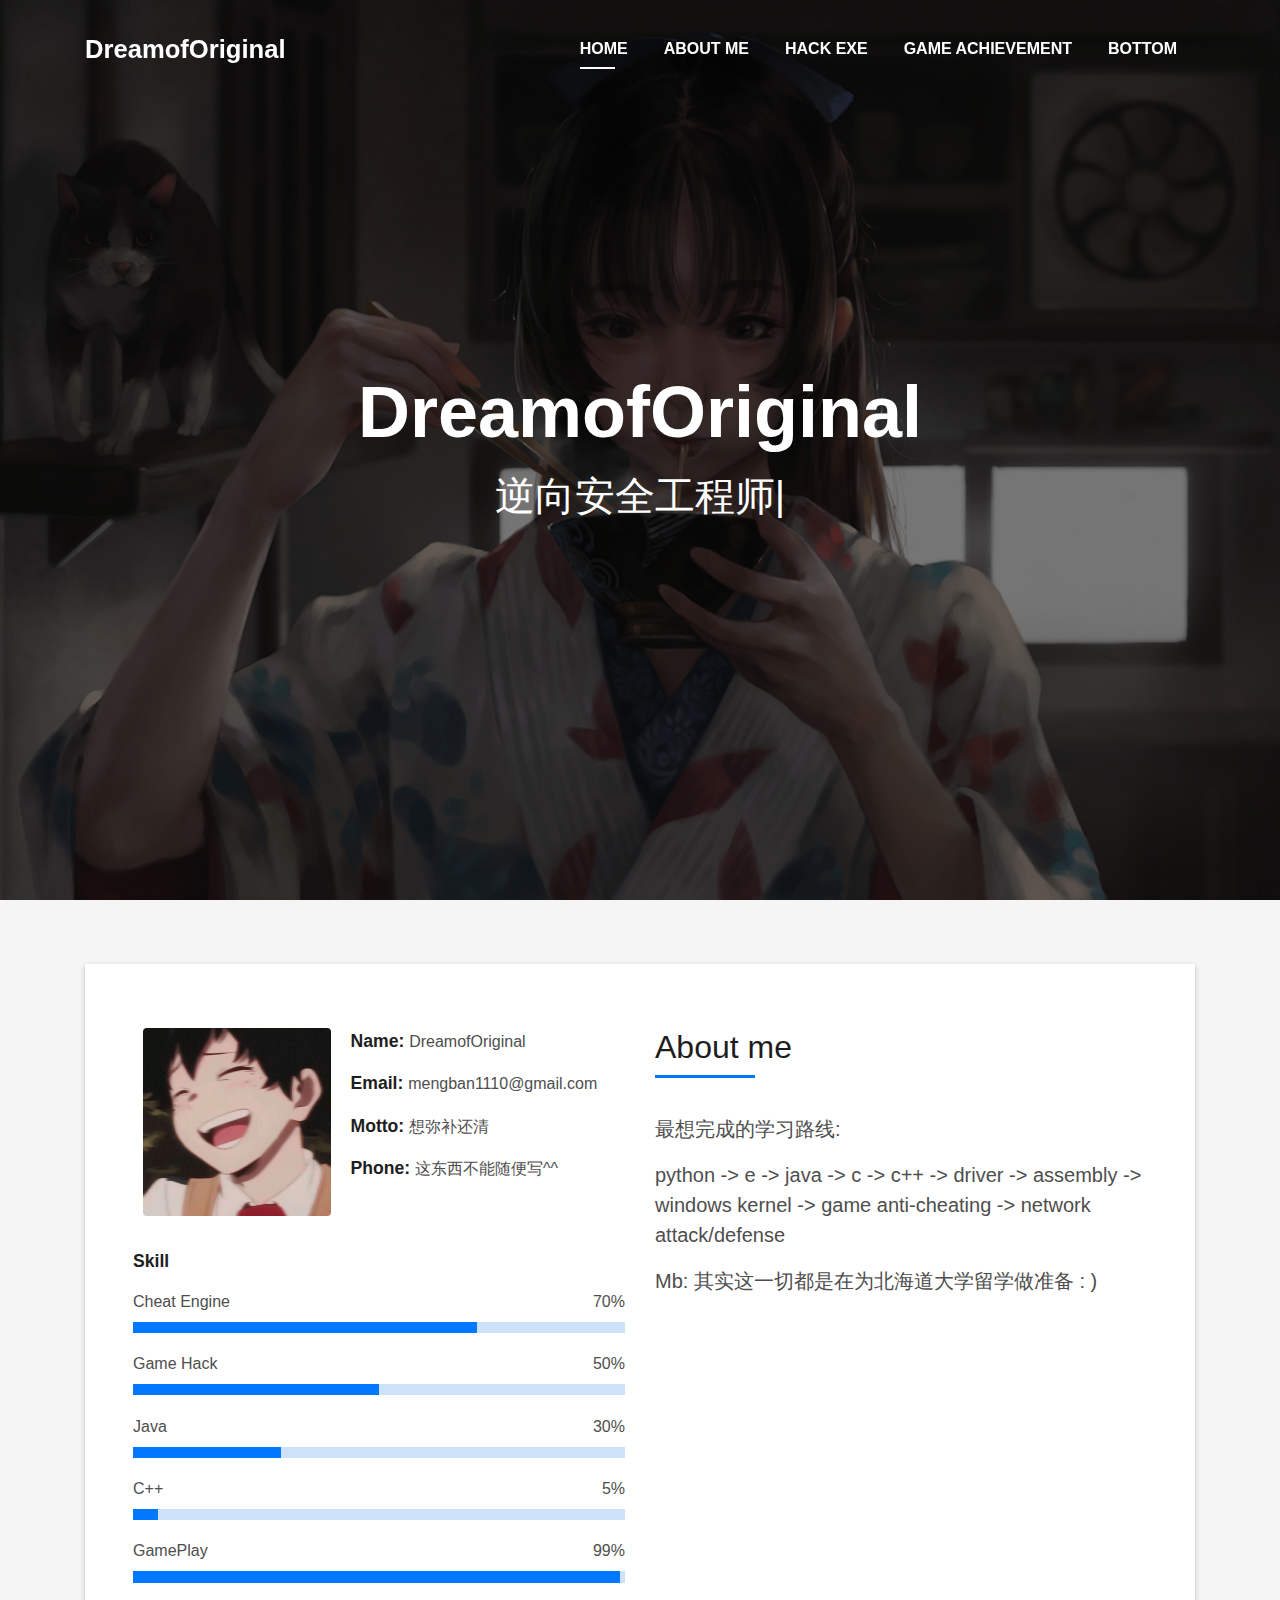
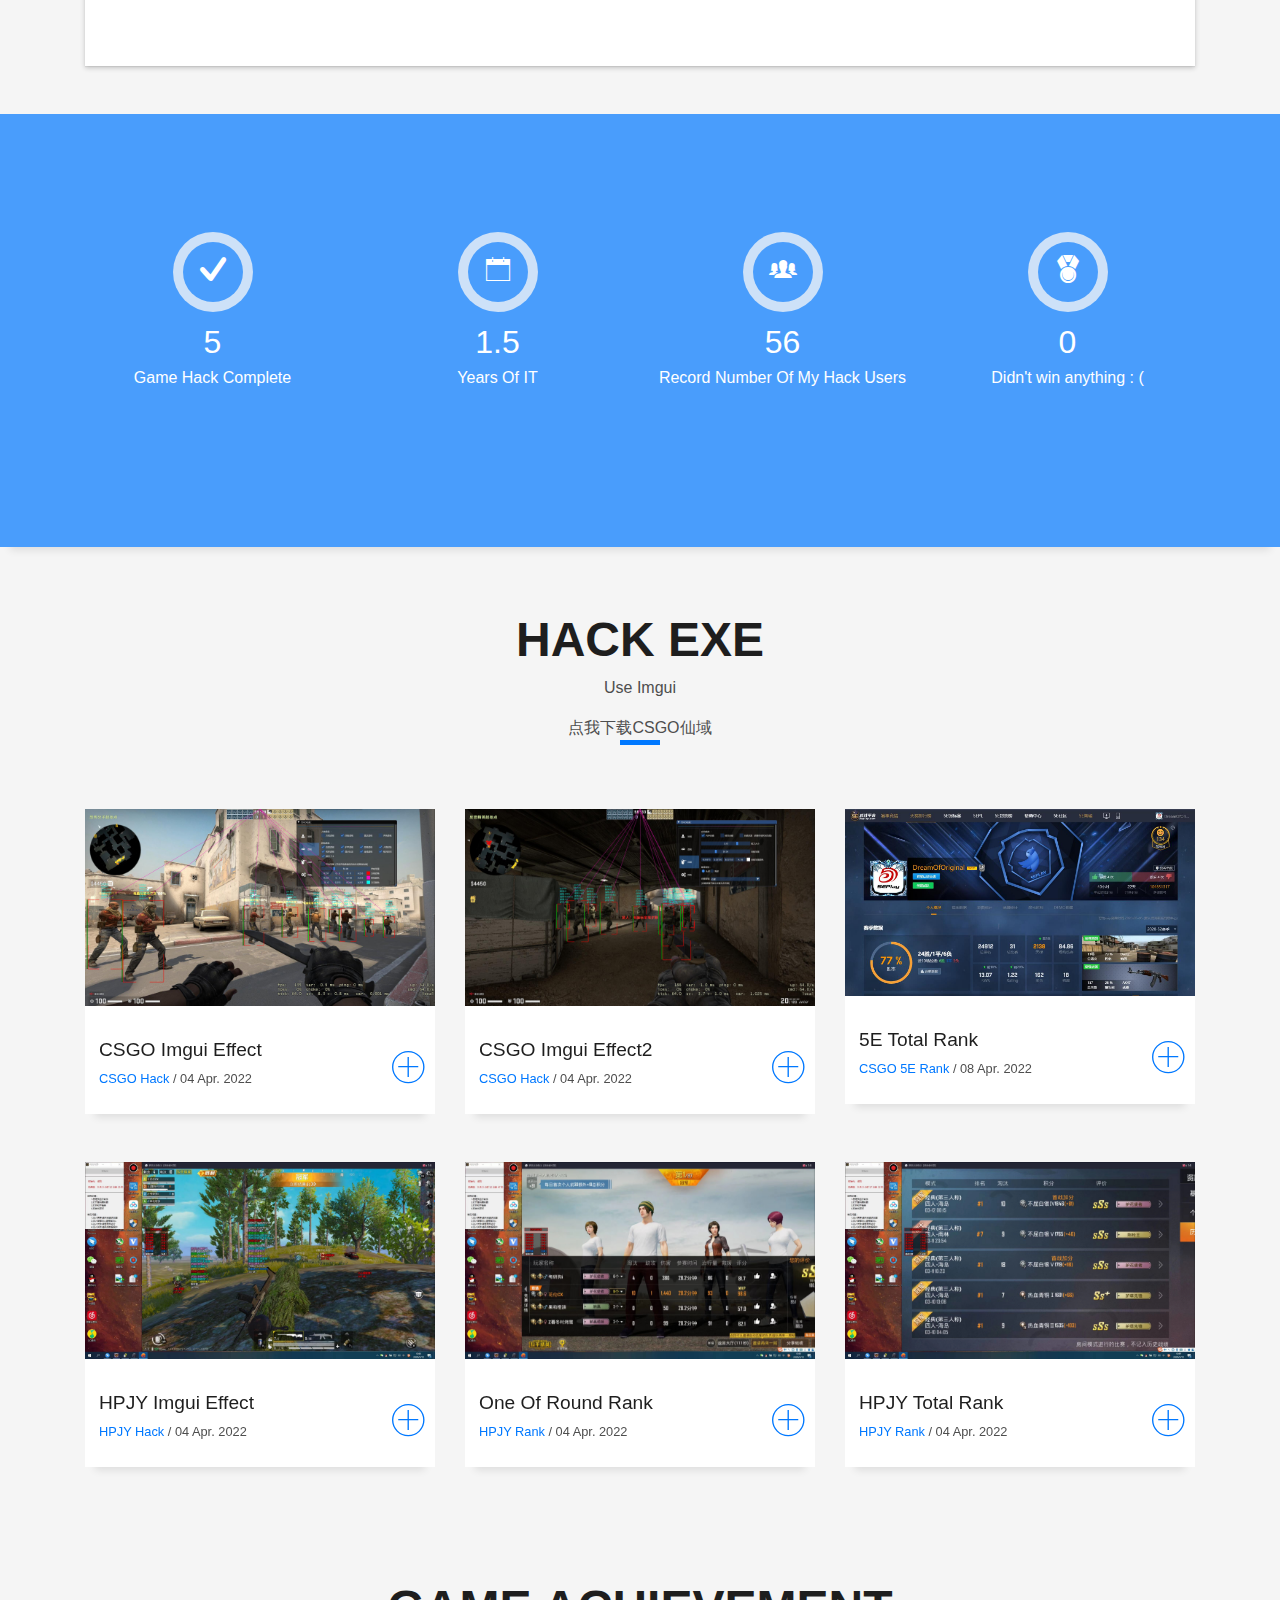
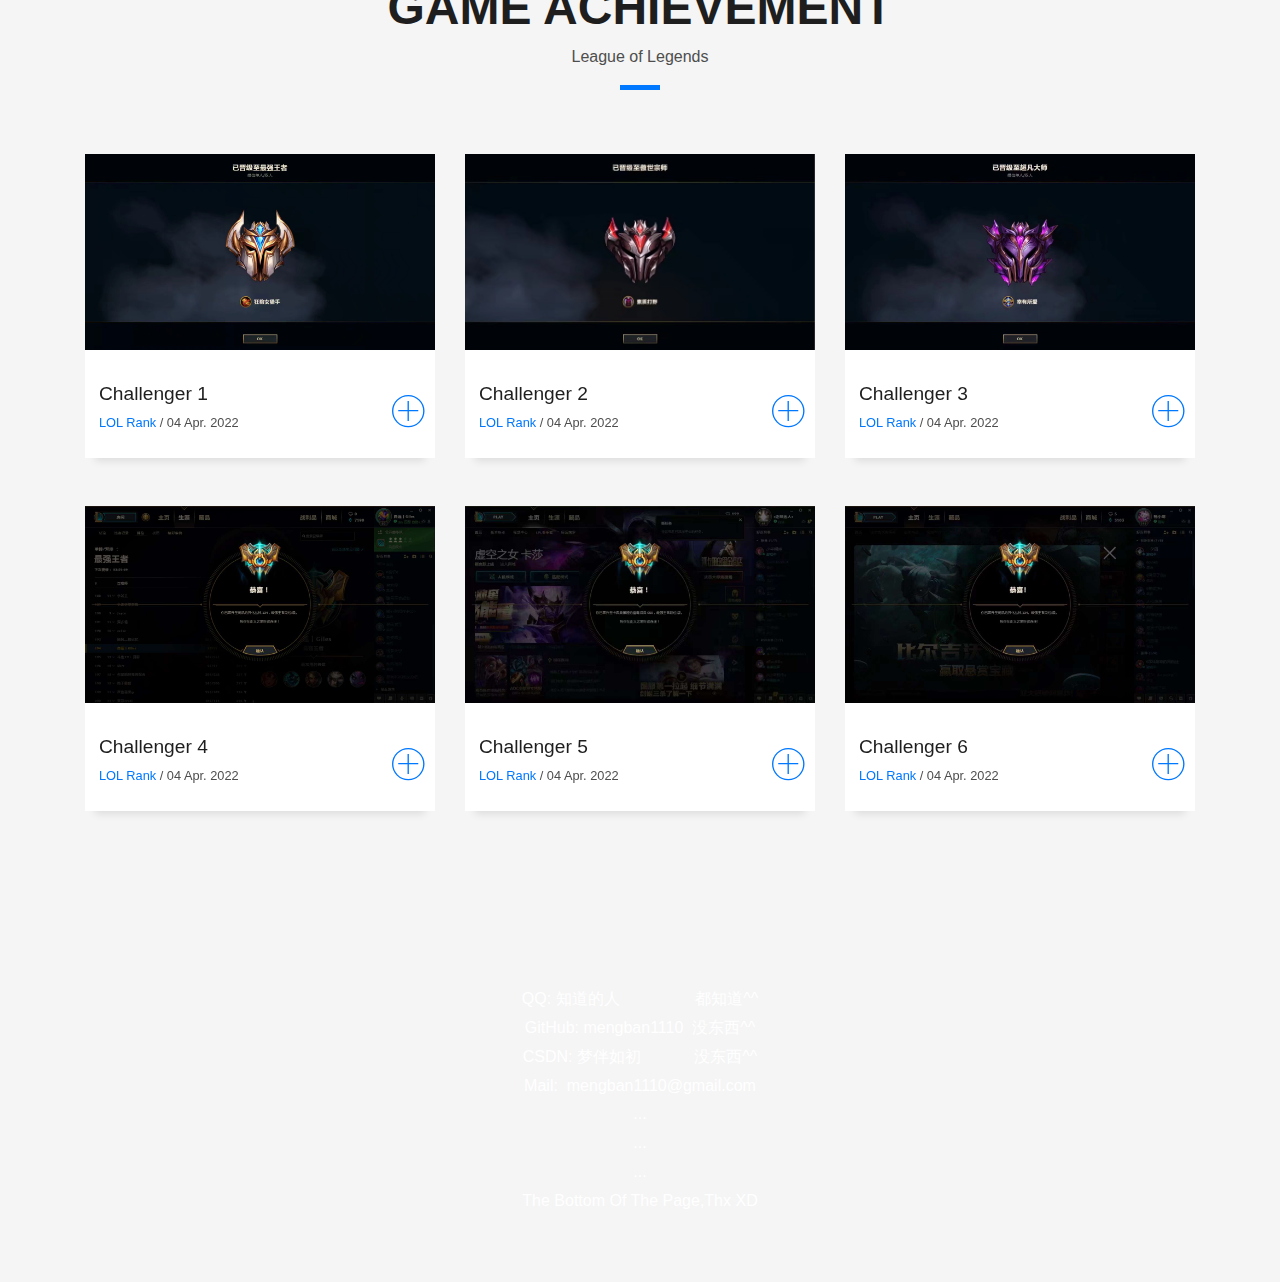
==== commit cf9b3d20: "HomePage" ====
--- a/HomePage.html
+++ b/HomePage.html
@@ -384,9 +384,9 @@
               <div class="work-content">
                 <div class="row">
                   <div class="col-sm-8">
-                    <h2 class="w-title">5E Rank</h2>
-                    <div class="w-more">
-                      <span class="w-ctegory">CSGO 5E Rank</span> / <span class="w-date">04 Apr. 2022</span>
+                    <h2 class="w-title">5E Total Rank</h2>
+                    <div class="w-more">
+                      <span class="w-ctegory">CSGO 5E Rank</span> / <span class="w-date">08 Apr. 2022</span>
                     </div>
                   </div>
                   <div class="col-sm-4">
@@ -432,7 +432,7 @@
               <div class="work-content">
                 <div class="row">
                   <div class="col-sm-8">
-                    <h2 class="w-title">Round Rank</h2>
+                    <h2 class="w-title">One Of Round Rank</h2>
                     <div class="w-more">
                       <span class="w-ctegory">HPJY Rank</span> / <span class="w-date">04 Apr. 2022</span>
                     </div>
@@ -456,7 +456,7 @@
               <div class="work-content">
                 <div class="row">
                   <div class="col-sm-8">
-                    <h2 class="w-title">Total Rank</h2>
+                    <h2 class="w-title">HPJY Total Rank</h2>
                     <div class="w-more">
                       <span class="w-ctegory">HPJY Rank</span> / <span class="w-date">04 Apr. 2022</span>
                     </div>
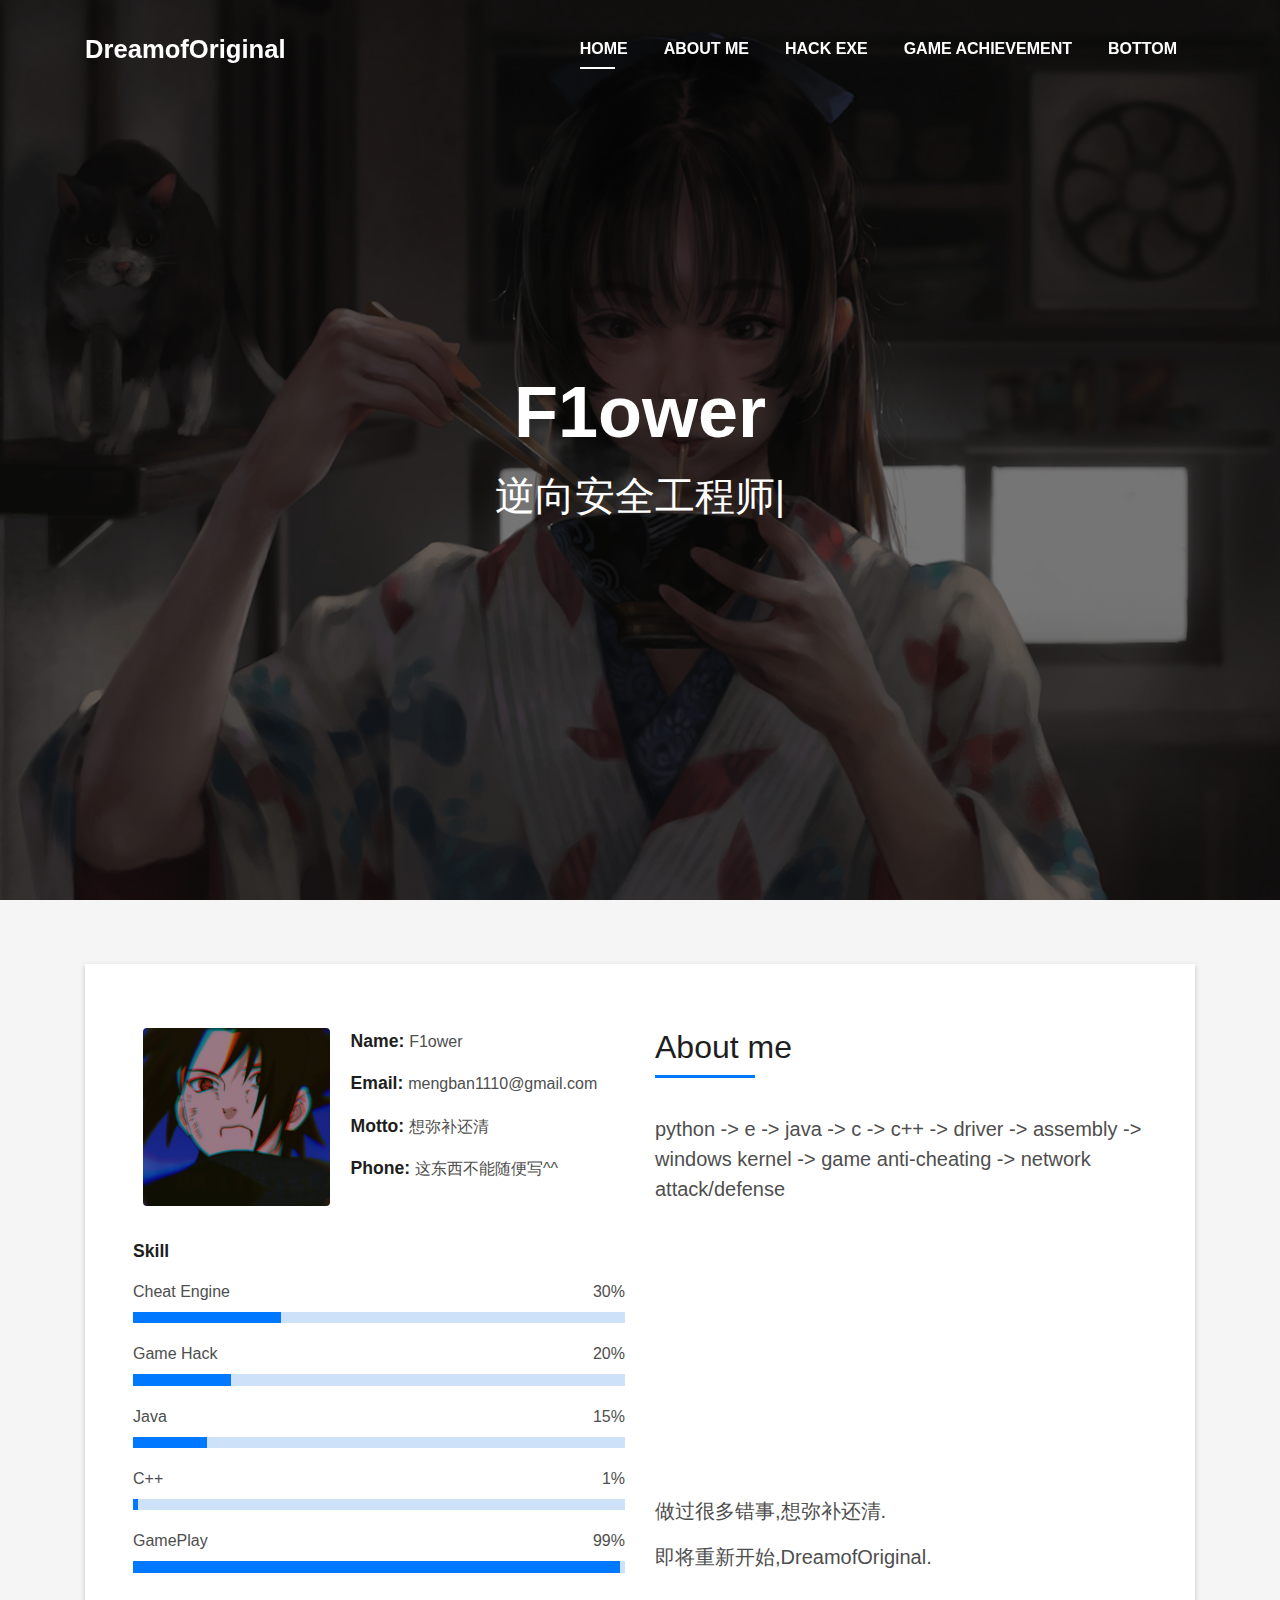
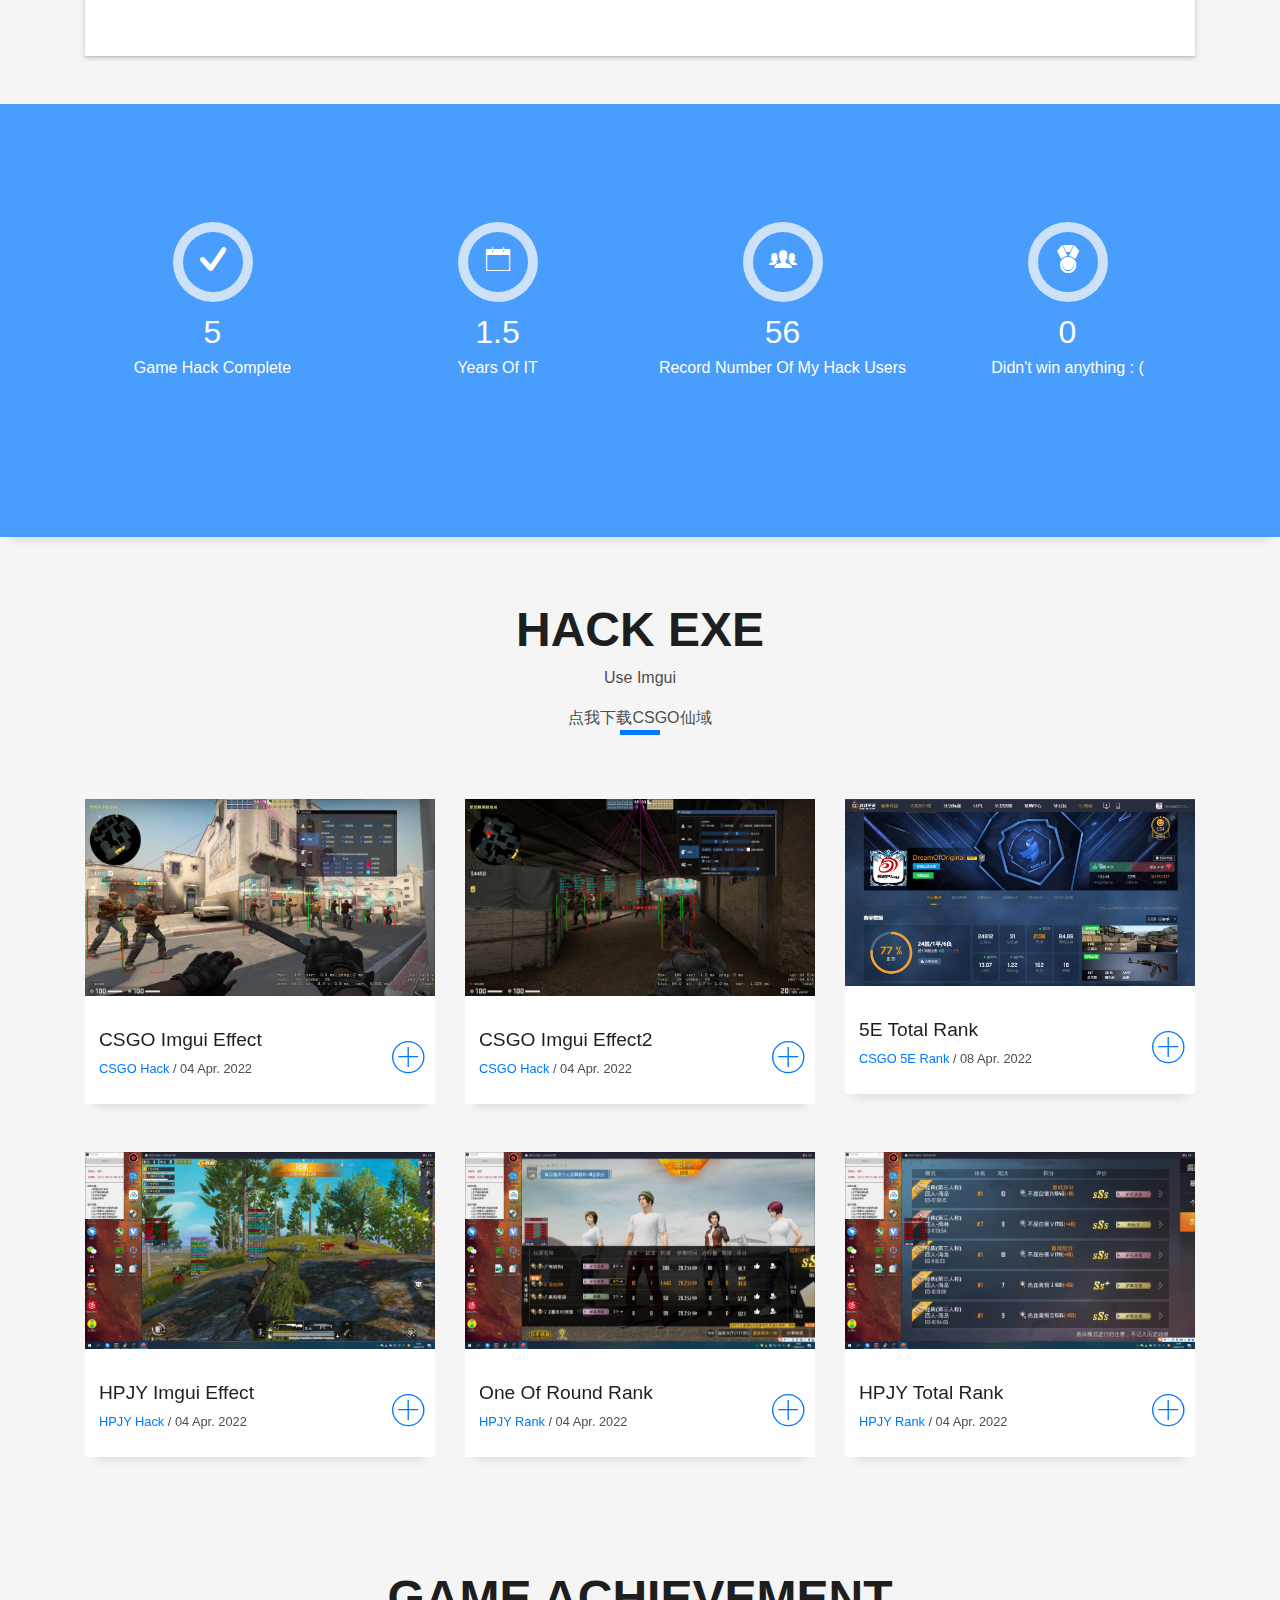
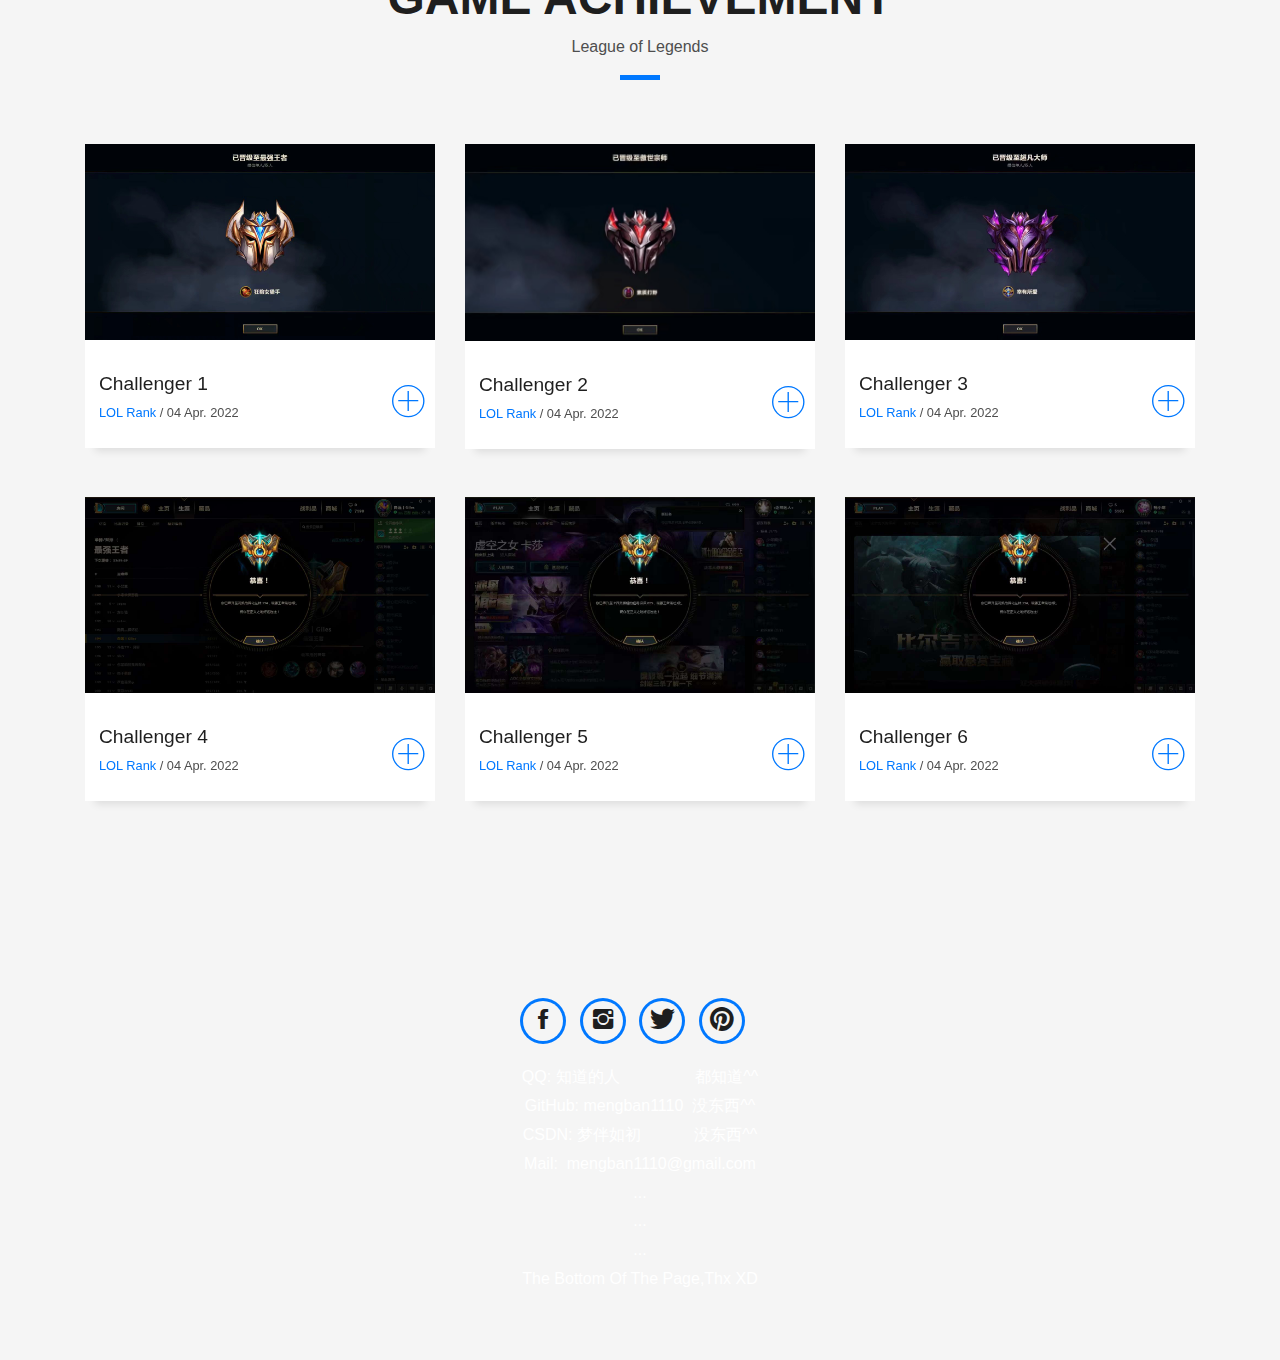
==== commit 95ba16c3: "Update HomePage.html" ====
--- a/HomePage.html
+++ b/HomePage.html
@@ -101,7 +101,7 @@
       <div class="table-cell">
         <div class="container">
           <!--<p class="display-6 color-d">Hello, world!</p>-->
-          <a class="intro-title mb-4" href="index.html">DreamofOriginal</a>
+          <a class="intro-title mb-4" href="index.html">F1ower</a>
           <p class="intro-subtitle"><span class="text-slider-items">逆向安全工程师,CSGO仙域作者,HPJY花伦作者,抽象文化精神股东,芜湖~</span><strong class="text-slider"></strong></p>
           <!-- <p class="pt-3"><a class="btn btn-primary btn js-scroll px-4" href="#about" role="button">Learn More</a></p> -->
         </div>
@@ -146,7 +146,7 @@
                   </div>
                   <div class="col-sm-6 col-md-7">
                     <div class="about-info">
-                      <p><span class="title-s">Name: </span> <span>DreamofOriginal</span></p>
+                      <p><span class="title-s">Name: </span> <span>F1ower</span></p>
                       <p><span class="title-s">Email: </span> <span>mengban1110@gmail.com</span></p>
                       <p><span class="title-s">Motto: </span> <span>想弥补还清</span></p>
                       <p><span class="title-s">Phone: </span> <span>这东西不能随便写^^</span></p>
@@ -155,24 +155,24 @@
                 </div>
                 <div class="skill-mf">
                   <p class="title-s">Skill</p>
-                  <span>Cheat Engine</span> <span class="pull-right">70%</span>
+                  <span>Cheat Engine</span> <span class="pull-right">30%</span>
                   <div class="progress">
-                    <div class="progress-bar" role="progressbar" style="width: 70%;" aria-valuenow="70" aria-valuemin="0"
+                    <div class="progress-bar" role="progressbar" style="width: 30%;" aria-valuenow="70" aria-valuemin="0"
                       aria-valuemax="100"></div>
                   </div>
-                  <span>Game Hack</span> <span class="pull-right">50%</span>
+                  <span>Game Hack</span> <span class="pull-right">20%</span>
                   <div class="progress">
-                    <div class="progress-bar" role="progressbar" style="width: 50%" aria-valuenow="50" aria-valuemin="0"
+                    <div class="progress-bar" role="progressbar" style="width: 20%" aria-valuenow="50" aria-valuemin="0"
                       aria-valuemax="100"></div>
                   </div>
-                  <span>Java</span> <span class="pull-right">30%</span>
+                  <span>Java</span> <span class="pull-right">15%</span>
                   <div class="progress">
-                    <div class="progress-bar" role="progressbar" style="width: 30%" aria-valuenow="30" aria-valuemin="0"
+                    <div class="progress-bar" role="progressbar" style="width: 15%" aria-valuenow="30" aria-valuemin="0"
                       aria-valuemax="100"></div>
                   </div>
-                  <span>C++</span> <span class="pull-right">5%</span>
+                  <span>C++</span> <span class="pull-right">1%</span>
                   <div class="progress">
-                    <div class="progress-bar" role="progressbar" style="width: 5%" aria-valuenow="5" aria-valuemin="0"
+                    <div class="progress-bar" role="progressbar" style="width: 1%" aria-valuenow="5" aria-valuemin="0"
                       aria-valuemax="100"></div>
                   </div>
                   <span>GamePlay</span> <span class="pull-right">99%</span>
@@ -190,13 +190,31 @@
                     </h5>
                   </div>
                   <p class="lead">
-                    最想完成的学习路线:
-                  </p>
-                  <p class="lead">
                     python -> e -> java -> c -> c++ -> driver -> assembly -> windows kernel -> game anti-cheating -> network attack/defense
                   </p>
                   <p class="lead">
-                    Mb: 其实这一切都是在为北海道大学留学做准备 : )
+                    &nbsp;
+                  </p>
+                  <p class="lead">
+                    &nbsp;
+                  </p>
+                  <p class="lead">
+                    &nbsp;
+                  </p>
+                  <p class="lead">
+                    &nbsp;
+                  </p>
+                  <p class="lead">
+                    &nbsp;
+                  </p>
+                  <p class="lead">
+                    &nbsp;
+                  </p>
+                  <p class="lead">
+                    做过很多错事,想弥补还清.
+                  </p>
+                  <p class="lead">
+                    即将重新开始,DreamofOriginal.
                   </p>
                 </div>
               </div>
@@ -674,6 +692,14 @@
     <div class="container">
       <div class="row">
         <div class="col-sm-12">
+          <div class="socials">
+            <ul>
+              <li><a href=""><span class="ico-circle"><i class="ion-social-facebook"></i></span></a></li>
+              <li><a href=""><span class="ico-circle"><i class="ion-social-instagram"></i></span></a></li>
+              <li><a href=""><span class="ico-circle"><i class="ion-social-twitter"></i></span></a></li>
+              <li><a href=""><span class="ico-circle"><i class="ion-social-pinterest"></i></span></a></li>
+            </ul>
+          </div>
           <div class="copyright-box">
             <p class="copyright">QQ:&nbsp;知道的人&nbsp;&nbsp;&nbsp;&nbsp;&nbsp;&nbsp;&nbsp;&nbsp;&nbsp;&nbsp;&nbsp;&nbsp;&nbsp;&nbsp;&nbsp;&nbsp;&nbsp;都知道^^</p>
             <p class="copyright">GitHub:&nbsp;mengban1110&nbsp;&nbsp;没东西^^</p>
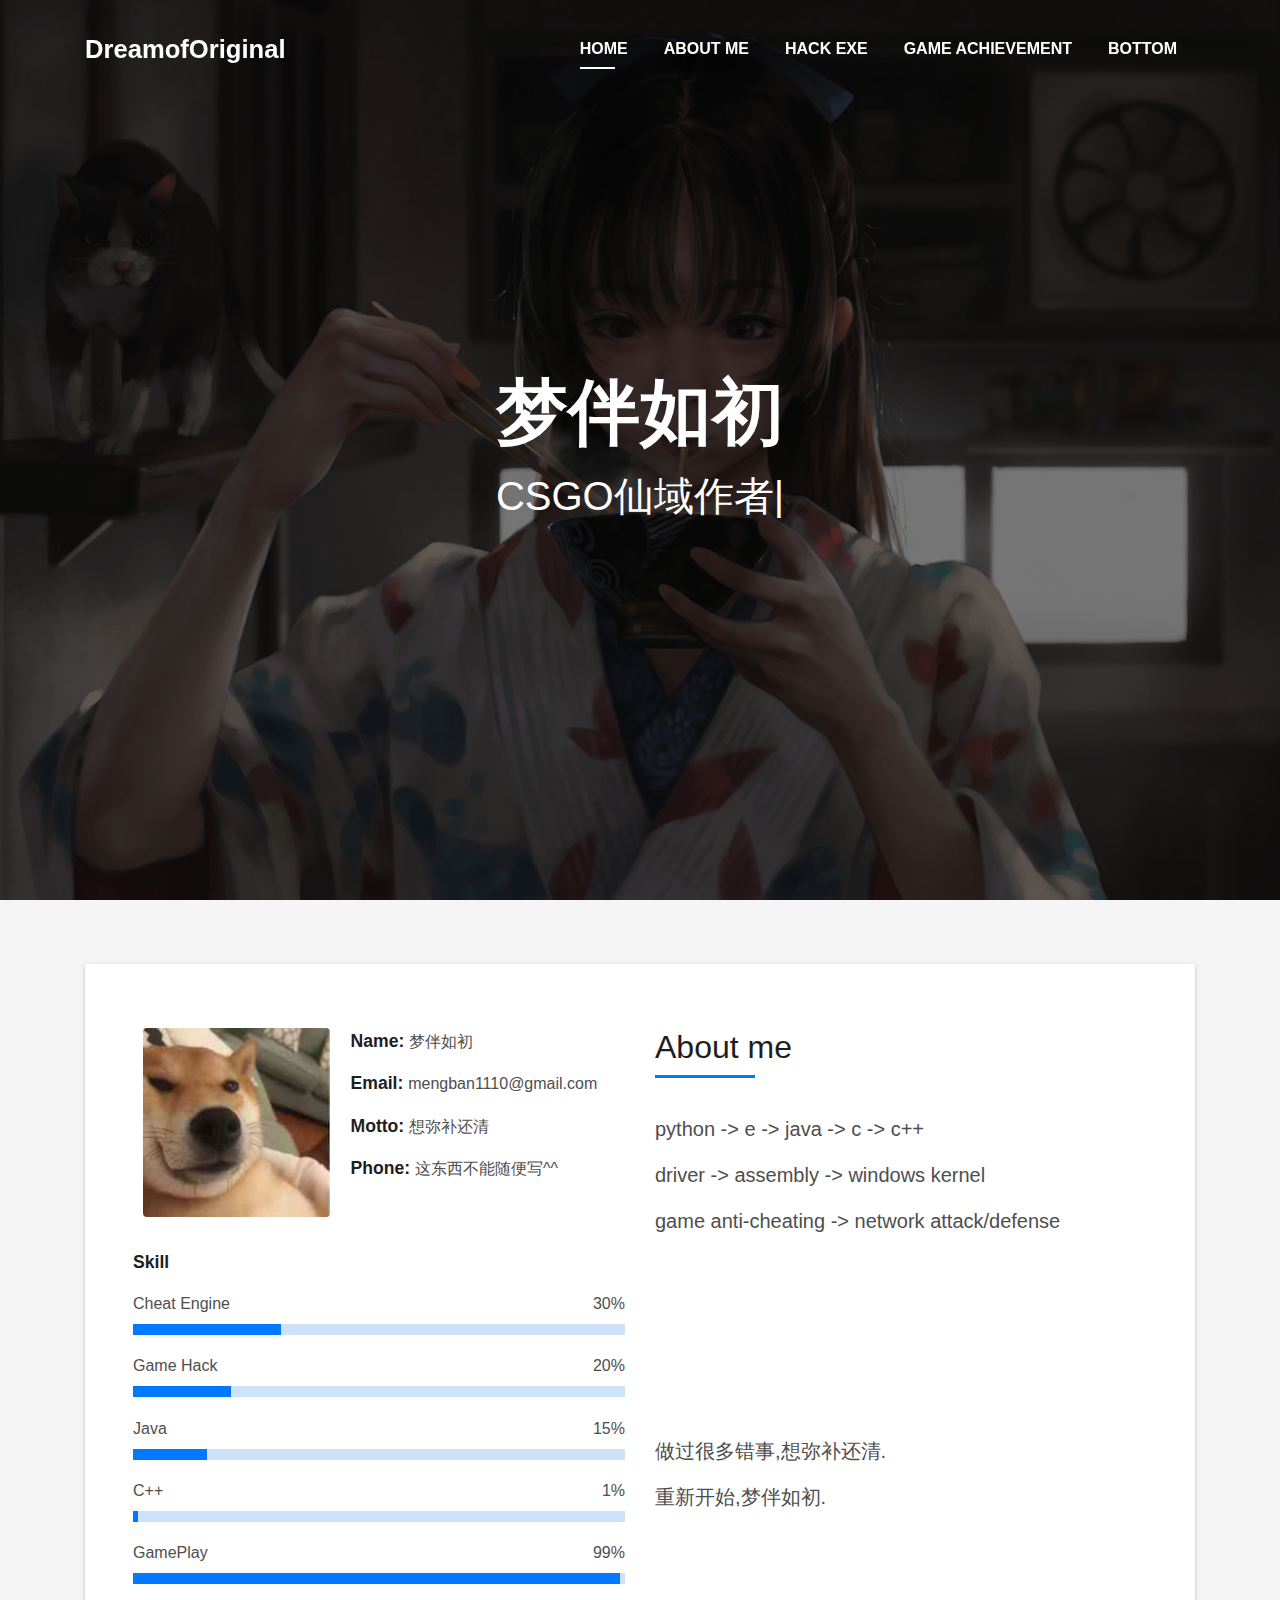
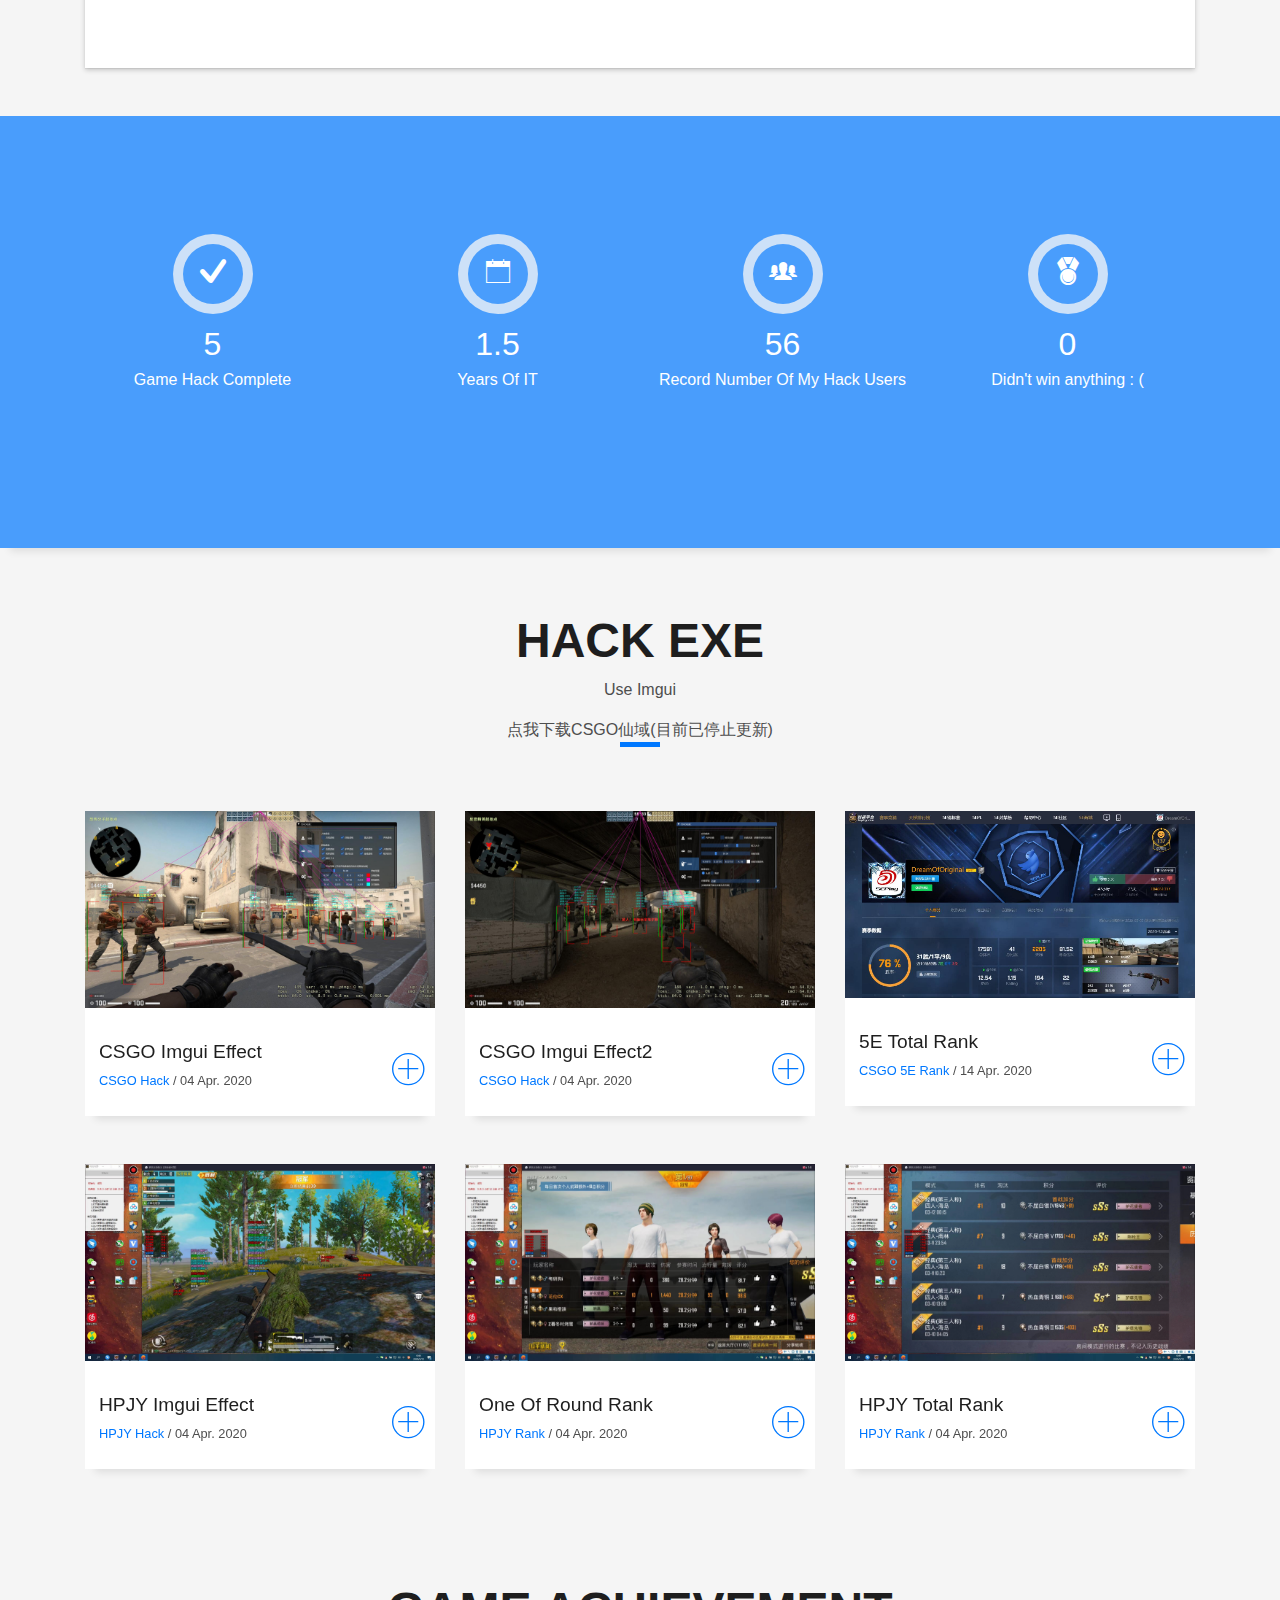
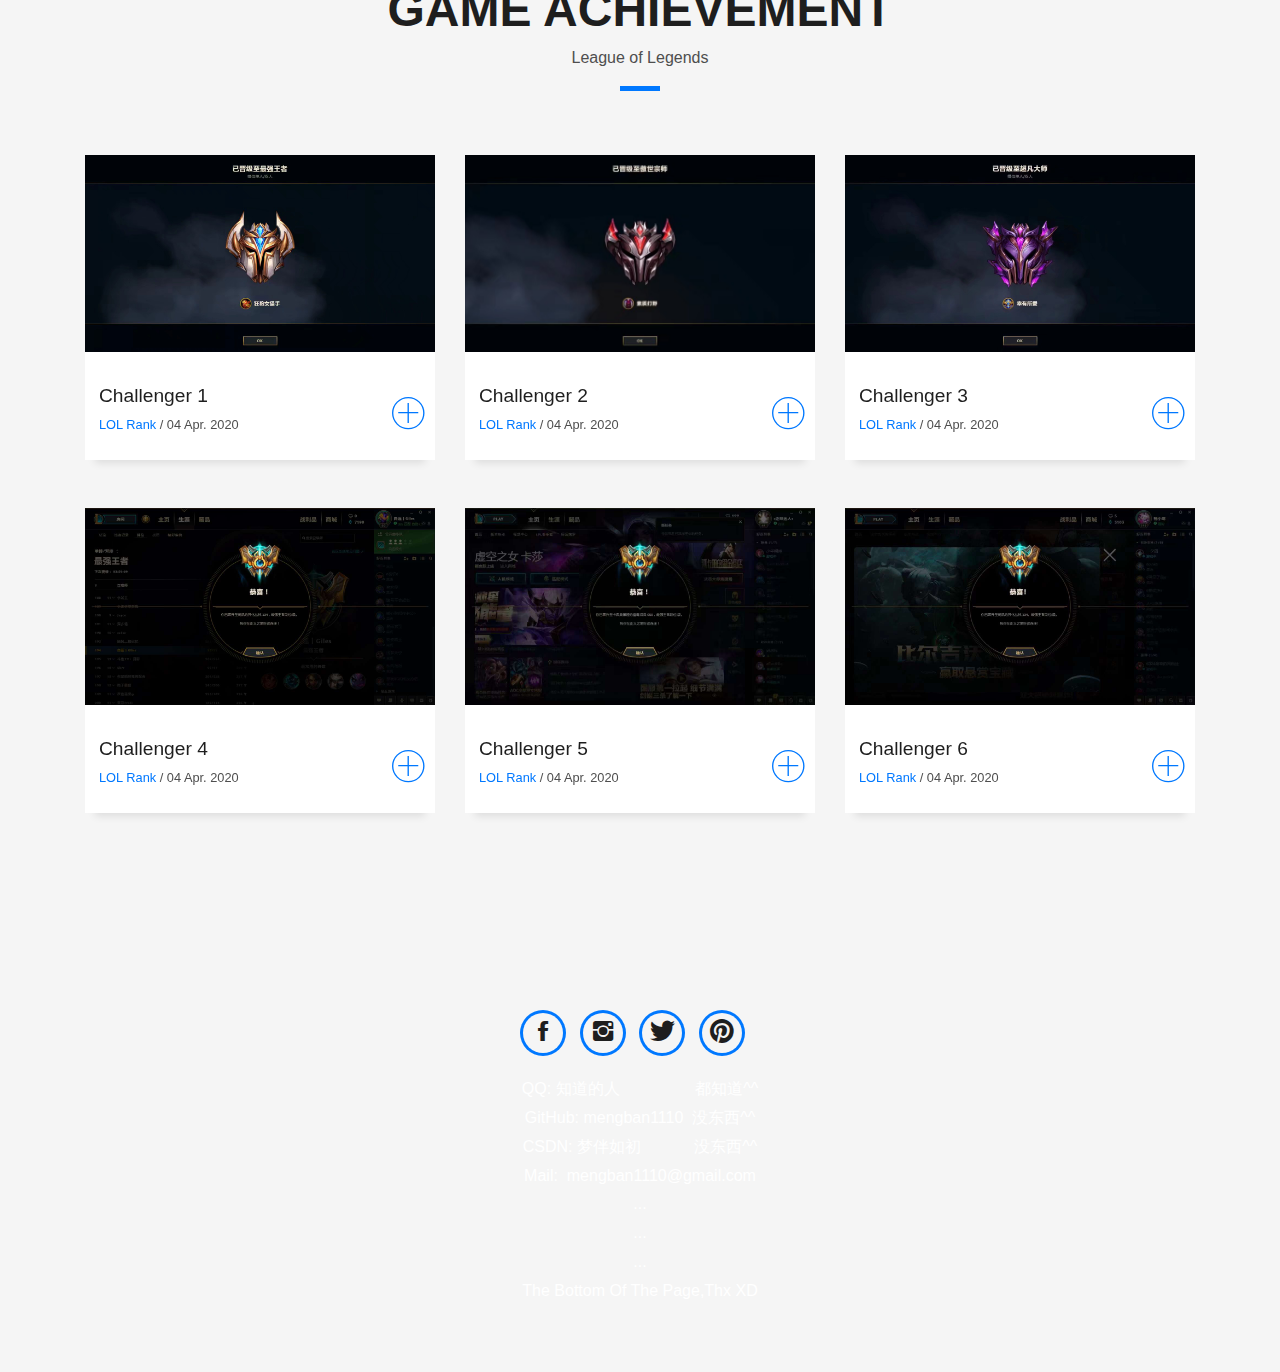
==== commit 21838735: "New" ====
--- a/HomePage.html
+++ b/HomePage.html
@@ -101,8 +101,8 @@
       <div class="table-cell">
         <div class="container">
           <!--<p class="display-6 color-d">Hello, world!</p>-->
-          <a class="intro-title mb-4" href="index.html">F1ower</a>
-          <p class="intro-subtitle"><span class="text-slider-items">逆向安全工程师,CSGO仙域作者,HPJY花伦作者,抽象文化精神股东,芜湖~</span><strong class="text-slider"></strong></p>
+          <a class="intro-title mb-4" href="index.html">梦伴如初</a>
+          <p class="intro-subtitle"><span class="text-slider-items">CSGO仙域作者,HPJY花伦作者,逆向安全工程师,抽象文化精神股东,芜湖~</span><strong class="text-slider"></strong></p>
           <!-- <p class="pt-3"><a class="btn btn-primary btn js-scroll px-4" href="#about" role="button">Learn More</a></p> -->
         </div>
       </div>
@@ -146,7 +146,7 @@
                   </div>
                   <div class="col-sm-6 col-md-7">
                     <div class="about-info">
-                      <p><span class="title-s">Name: </span> <span>F1ower</span></p>
+                      <p><span class="title-s">Name: </span> <span>梦伴如初</span></p>
                       <p><span class="title-s">Email: </span> <span>mengban1110@gmail.com</span></p>
                       <p><span class="title-s">Motto: </span> <span>想弥补还清</span></p>
                       <p><span class="title-s">Phone: </span> <span>这东西不能随便写^^</span></p>
@@ -190,7 +190,13 @@
                     </h5>
                   </div>
                   <p class="lead">
-                    python -> e -> java -> c -> c++ -> driver -> assembly -> windows kernel -> game anti-cheating -> network attack/defense
+                    python -> e -> java -> c -> c++
+                  </p>
+                  <p class="lead">
+                    driver -> assembly -> windows kernel
+                  </p>
+                  <p class="lead">
+                    game anti-cheating -> network attack/defense
                   </p>
                   <p class="lead">
                     &nbsp;
@@ -205,16 +211,10 @@
                     &nbsp;
                   </p>
                   <p class="lead">
-                    &nbsp;
-                  </p>
-                  <p class="lead">
-                    &nbsp;
-                  </p>
-                  <p class="lead">
                     做过很多错事,想弥补还清.
                   </p>
                   <p class="lead">
-                    即将重新开始,DreamofOriginal.
+                    重新开始,梦伴如初.
                   </p>
                 </div>
               </div>
@@ -339,7 +339,7 @@
             <p class="subtitle-a">
               Use Imgui
             </p>
-            <a class="subtitle-a" href="https://mengban.gitee.io/CSGOXY.7z" download="CSGOXY.7z">点我下载CSGO仙域</a>
+            <a class="subtitle-a" href="#" download="CSGOXY.7z">点我下载CSGO仙域(目前已停止更新)</a>
             <div class="line-mf"></div>
           </div>
         </div>
@@ -356,7 +356,7 @@
                   <div class="col-sm-8">
                     <h2 class="w-title">CSGO Imgui Effect</h2>
                     <div class="w-more">
-                      <span class="w-ctegory">CSGO Hack</span> / <span class="w-date">04 Apr. 2022</span>
+                      <span class="w-ctegory">CSGO Hack</span> / <span class="w-date">04 Apr. 2020</span>
                     </div>
                   </div>
                   <div class="col-sm-4">
@@ -380,7 +380,7 @@
                   <div class="col-sm-8">
                     <h2 class="w-title">CSGO Imgui Effect2</h2>
                     <div class="w-more">
-                      <span class="w-ctegory">CSGO Hack</span> / <span class="w-date">04 Apr. 2022</span>
+                      <span class="w-ctegory">CSGO Hack</span> / <span class="w-date">04 Apr. 2020</span>
                     </div>
                   </div>
                   <div class="col-sm-4">
@@ -404,7 +404,7 @@
                   <div class="col-sm-8">
                     <h2 class="w-title">5E Total Rank</h2>
                     <div class="w-more">
-                      <span class="w-ctegory">CSGO 5E Rank</span> / <span class="w-date">08 Apr. 2022</span>
+                      <span class="w-ctegory">CSGO 5E Rank</span> / <span class="w-date">14 Apr. 2020</span>
                     </div>
                   </div>
                   <div class="col-sm-4">
@@ -428,7 +428,7 @@
                   <div class="col-sm-8">
                     <h2 class="w-title">HPJY Imgui Effect</h2>
                     <div class="w-more">
-                      <span class="w-ctegory">HPJY Hack</span> / <span class="w-date">04 Apr. 2022</span>
+                      <span class="w-ctegory">HPJY Hack</span> / <span class="w-date">04 Apr. 2020</span>
                     </div>
                   </div>
                   <div class="col-sm-4">
@@ -452,7 +452,7 @@
                   <div class="col-sm-8">
                     <h2 class="w-title">One Of Round Rank</h2>
                     <div class="w-more">
-                      <span class="w-ctegory">HPJY Rank</span> / <span class="w-date">04 Apr. 2022</span>
+                      <span class="w-ctegory">HPJY Rank</span> / <span class="w-date">04 Apr. 2020</span>
                     </div>
                   </div>
                   <div class="col-sm-4">
@@ -476,7 +476,7 @@
                   <div class="col-sm-8">
                     <h2 class="w-title">HPJY Total Rank</h2>
                     <div class="w-more">
-                      <span class="w-ctegory">HPJY Rank</span> / <span class="w-date">04 Apr. 2022</span>
+                      <span class="w-ctegory">HPJY Rank</span> / <span class="w-date">04 Apr. 2020</span>
                     </div>
                   </div>
                   <div class="col-sm-4">
@@ -537,7 +537,7 @@
                   <div class="col-sm-8">
                     <h2 class="w-title">Challenger 1</h2>
                     <div class="w-more">
-                      <span class="w-ctegory">LOL Rank</span> / <span class="w-date">04 Apr. 2022</span>
+                      <span class="w-ctegory">LOL Rank</span> / <span class="w-date">04 Apr. 2020</span>
                     </div>
                   </div>
                   <div class="col-sm-4">
@@ -561,7 +561,7 @@
                   <div class="col-sm-8">
                     <h2 class="w-title">Challenger 2</h2>
                     <div class="w-more">
-                      <span class="w-ctegory">LOL Rank</span> / <span class="w-date">04 Apr. 2022</span>
+                      <span class="w-ctegory">LOL Rank</span> / <span class="w-date">04 Apr. 2020</span>
                     </div>
                   </div>
                   <div class="col-sm-4">
@@ -585,7 +585,7 @@
                   <div class="col-sm-8">
                     <h2 class="w-title">Challenger 3</h2>
                     <div class="w-more">
-                      <span class="w-ctegory">LOL Rank</span> / <span class="w-date">04 Apr. 2022</span>
+                      <span class="w-ctegory">LOL Rank</span> / <span class="w-date">04 Apr. 2020</span>
                     </div>
                   </div>
                   <div class="col-sm-4">
@@ -609,7 +609,7 @@
                   <div class="col-sm-8">
                     <h2 class="w-title">Challenger 4</h2>
                     <div class="w-more">
-                      <span class="w-ctegory">LOL Rank</span> / <span class="w-date">04 Apr. 2022</span>
+                      <span class="w-ctegory">LOL Rank</span> / <span class="w-date">04 Apr. 2020</span>
                     </div>
                   </div>
                   <div class="col-sm-4">
@@ -633,7 +633,7 @@
                   <div class="col-sm-8">
                     <h2 class="w-title">Challenger 5</h2>
                     <div class="w-more">
-                      <span class="w-ctegory">LOL Rank</span> / <span class="w-date">04 Apr. 2022</span>
+                      <span class="w-ctegory">LOL Rank</span> / <span class="w-date">04 Apr. 2020</span>
                     </div>
                   </div>
                   <div class="col-sm-4">
@@ -657,7 +657,7 @@
                   <div class="col-sm-8">
                     <h2 class="w-title">Challenger 6</h2>
                     <div class="w-more">
-                      <span class="w-ctegory">LOL Rank</span> / <span class="w-date">04 Apr. 2022</span>
+                      <span class="w-ctegory">LOL Rank</span> / <span class="w-date">04 Apr. 2020</span>
                     </div>
                   </div>
                   <div class="col-sm-4">
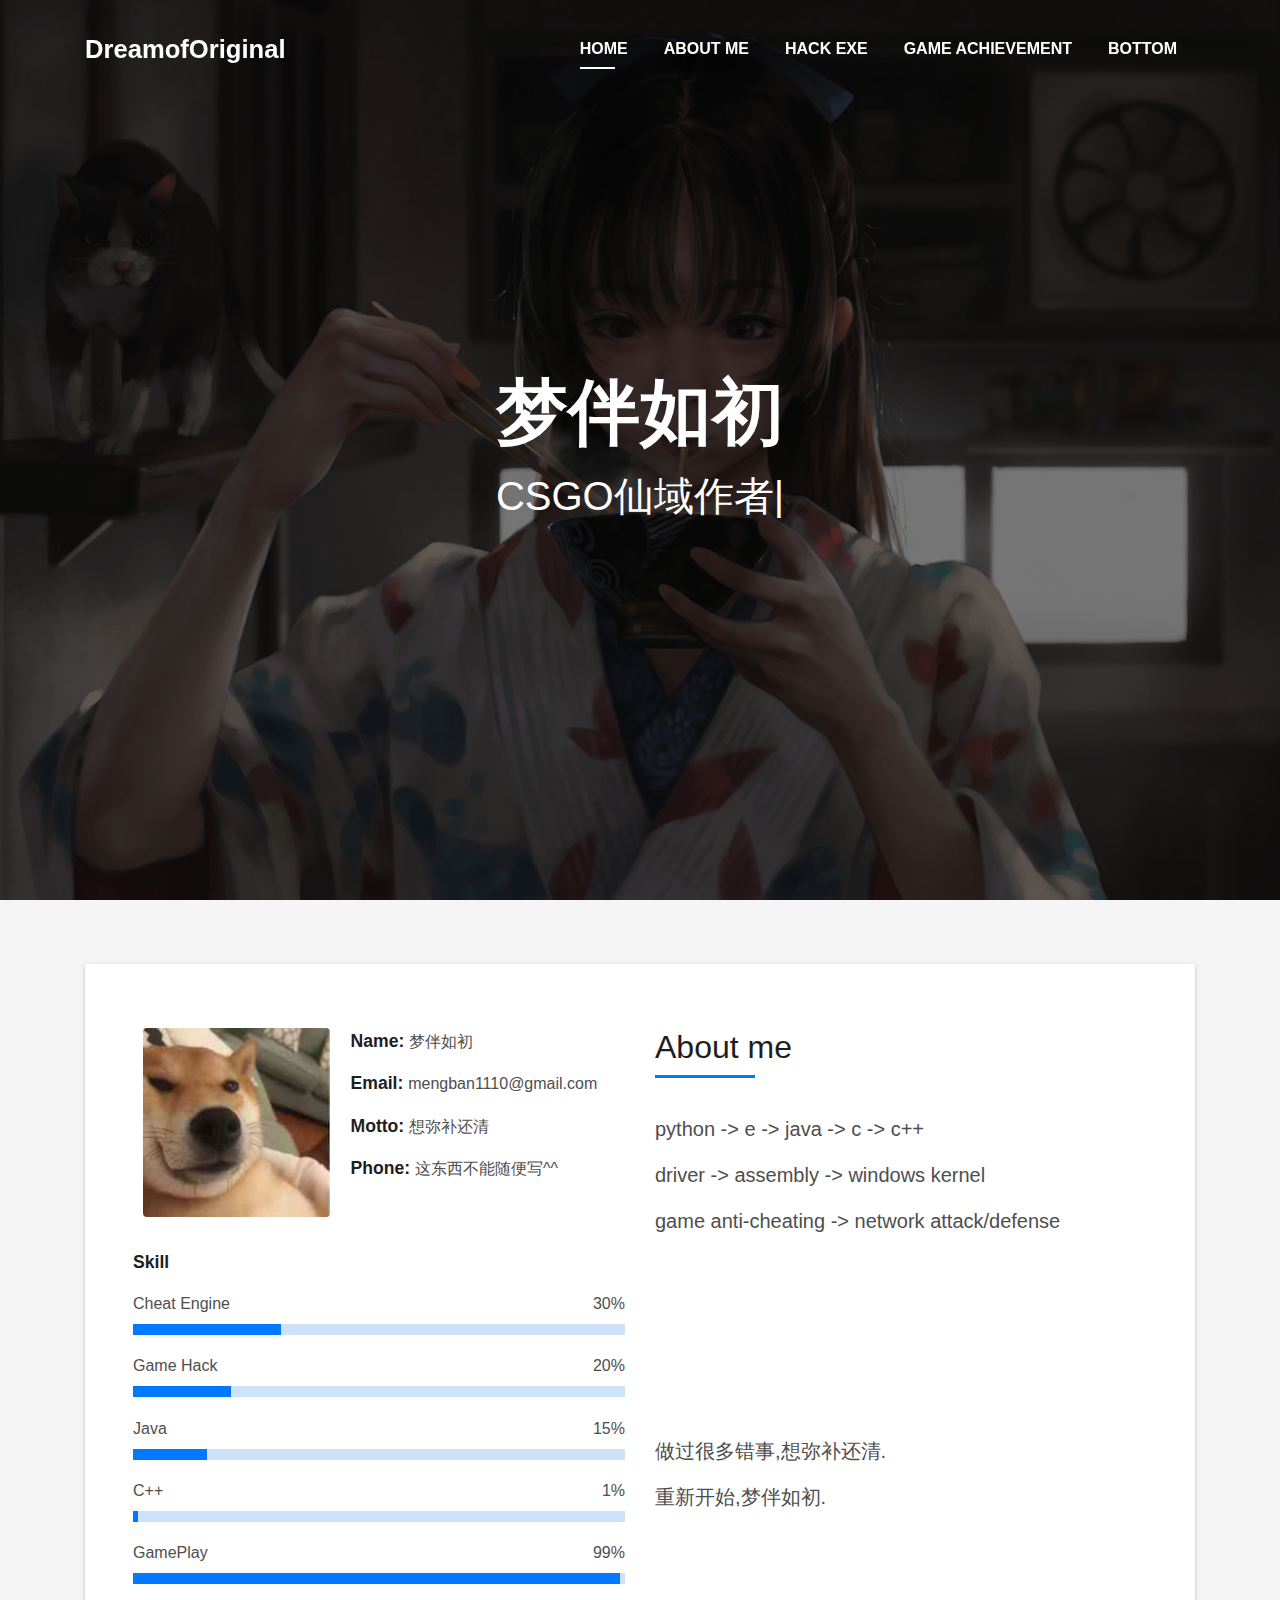
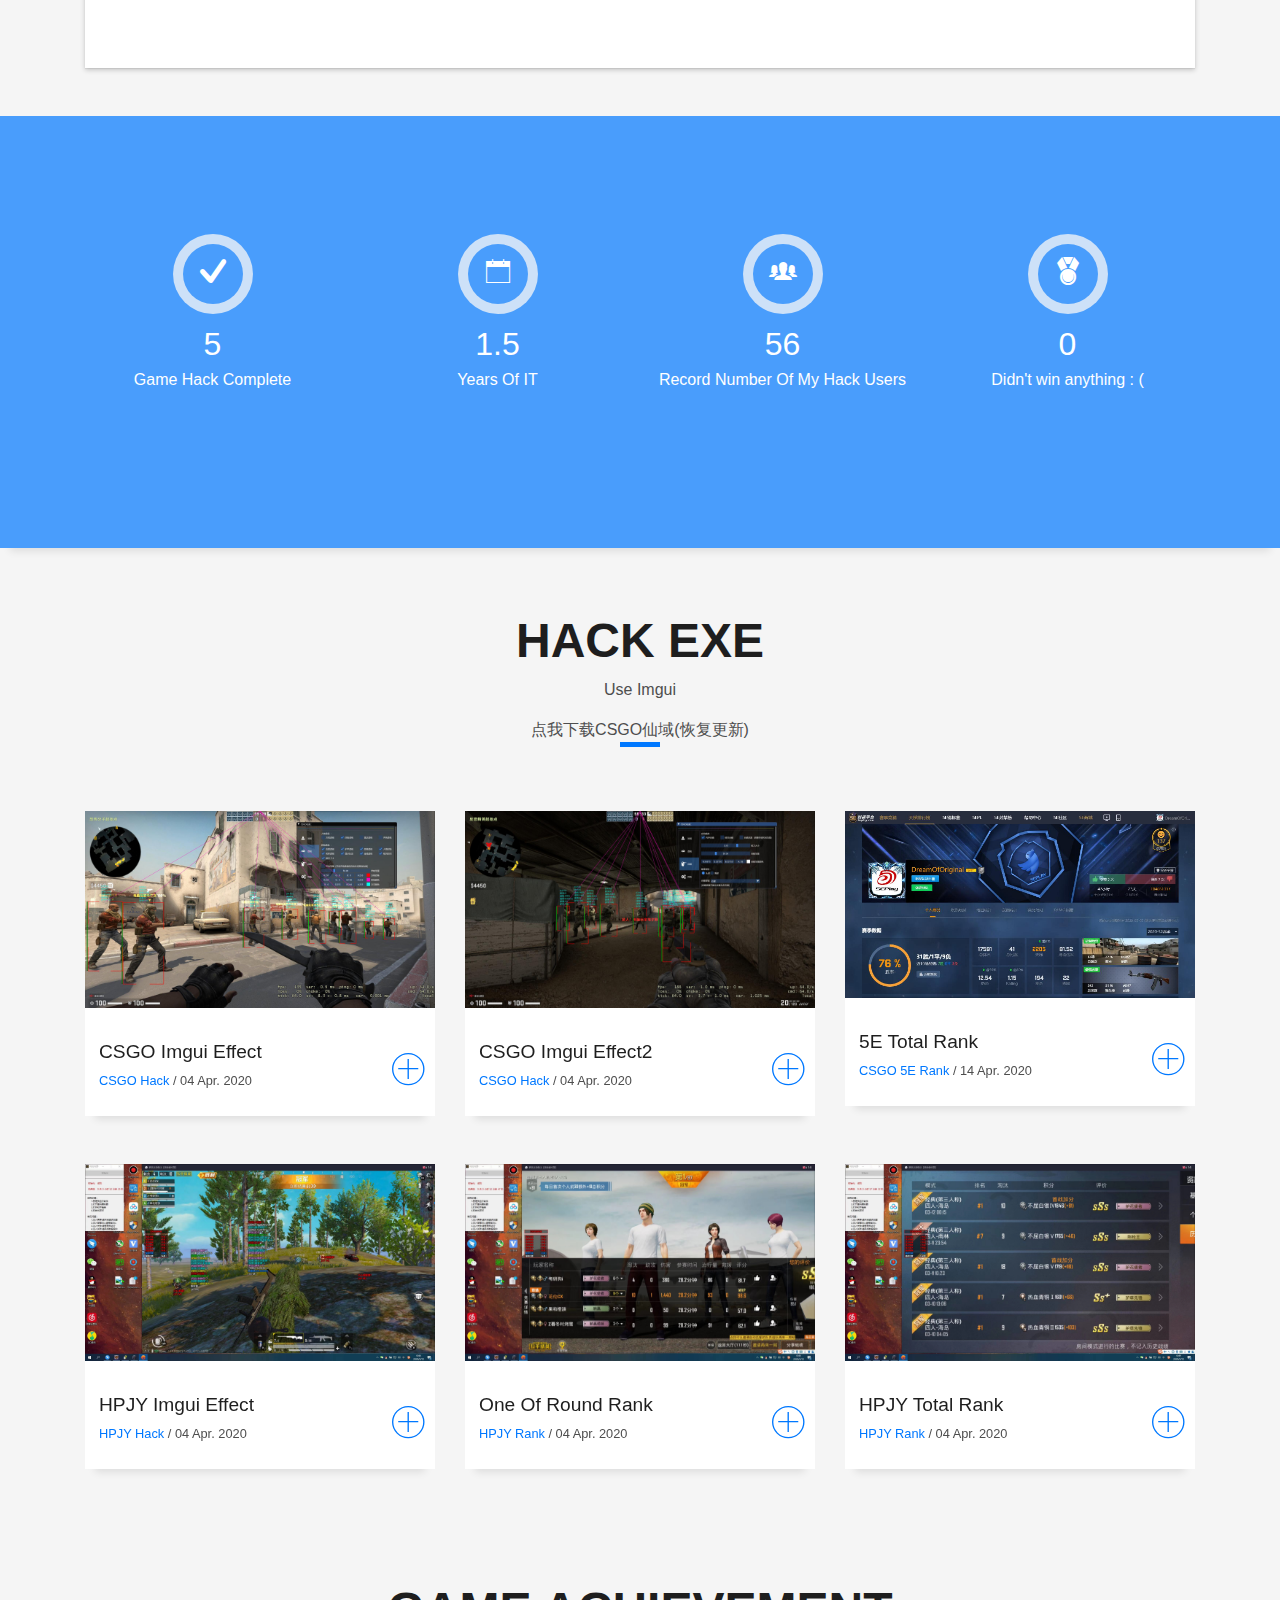
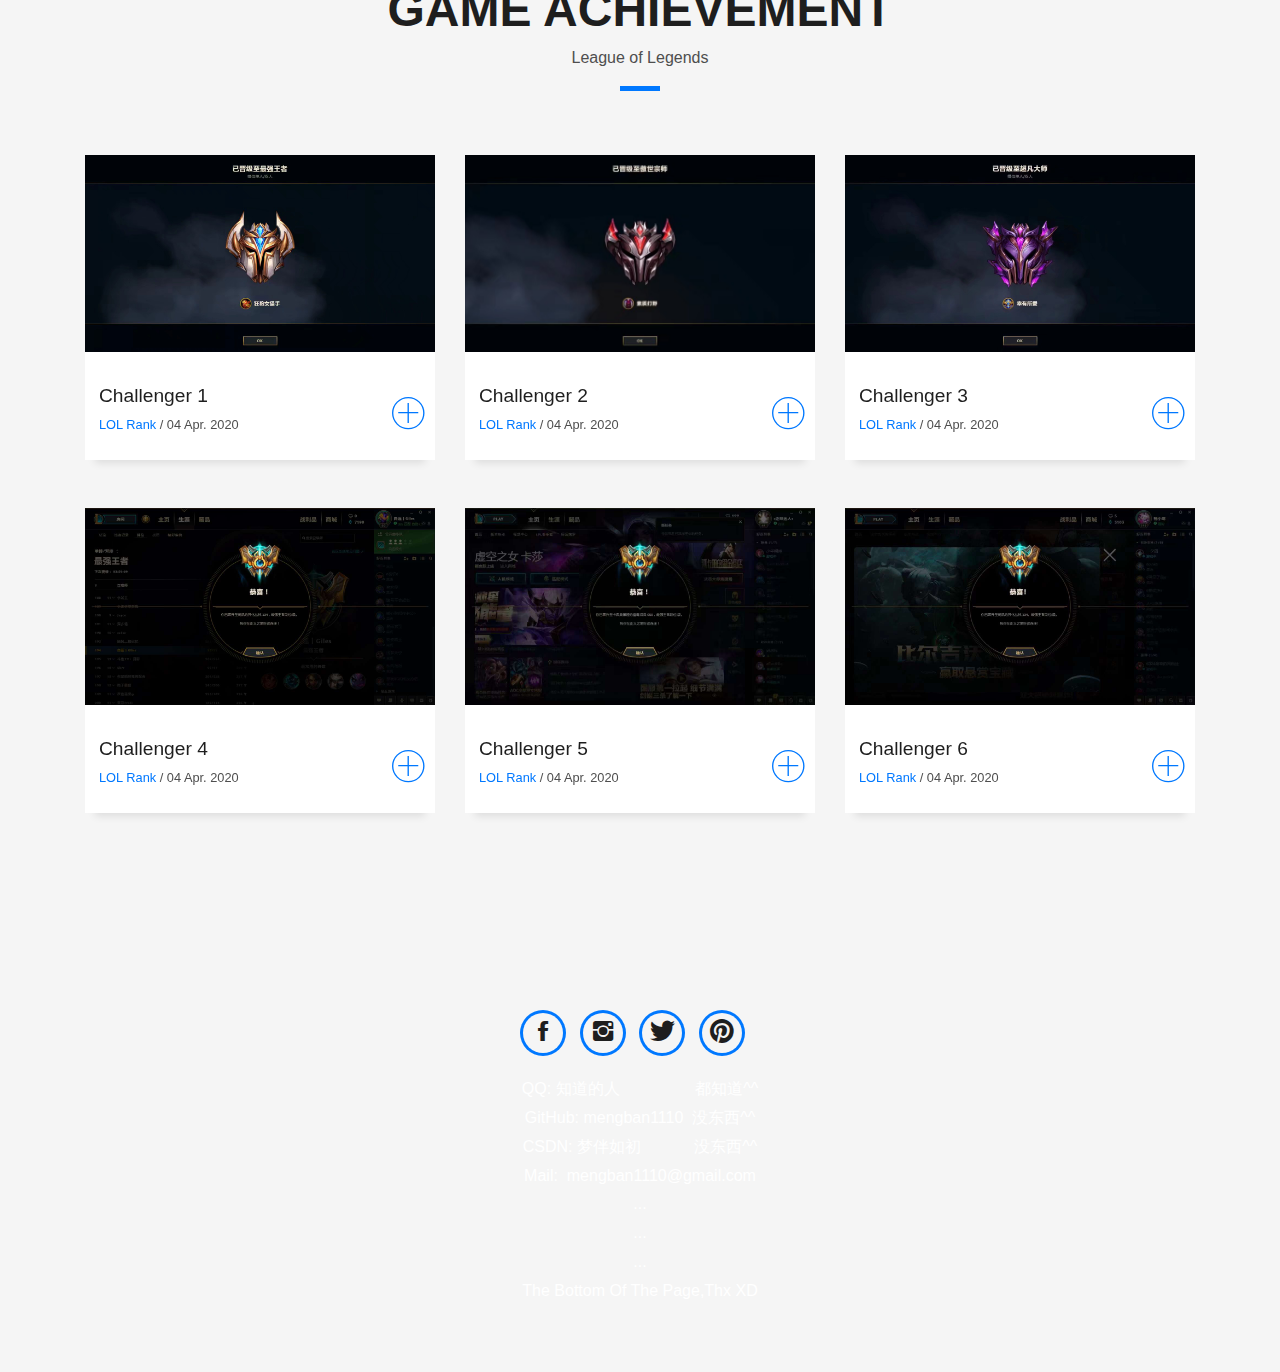
==== commit b1533105: "Update HomePage.html" ====
--- a/HomePage.html
+++ b/HomePage.html
@@ -339,7 +339,7 @@
             <p class="subtitle-a">
               Use Imgui
             </p>
-            <a class="subtitle-a" href="#" download="CSGOXY.7z">点我下载CSGO仙域(目前已停止更新)</a>
+            <a class="subtitle-a" href="#" download="CSGOXY .7z">点我下载CSGO仙域(恢复更新)</a>
             <div class="line-mf"></div>
           </div>
         </div>
